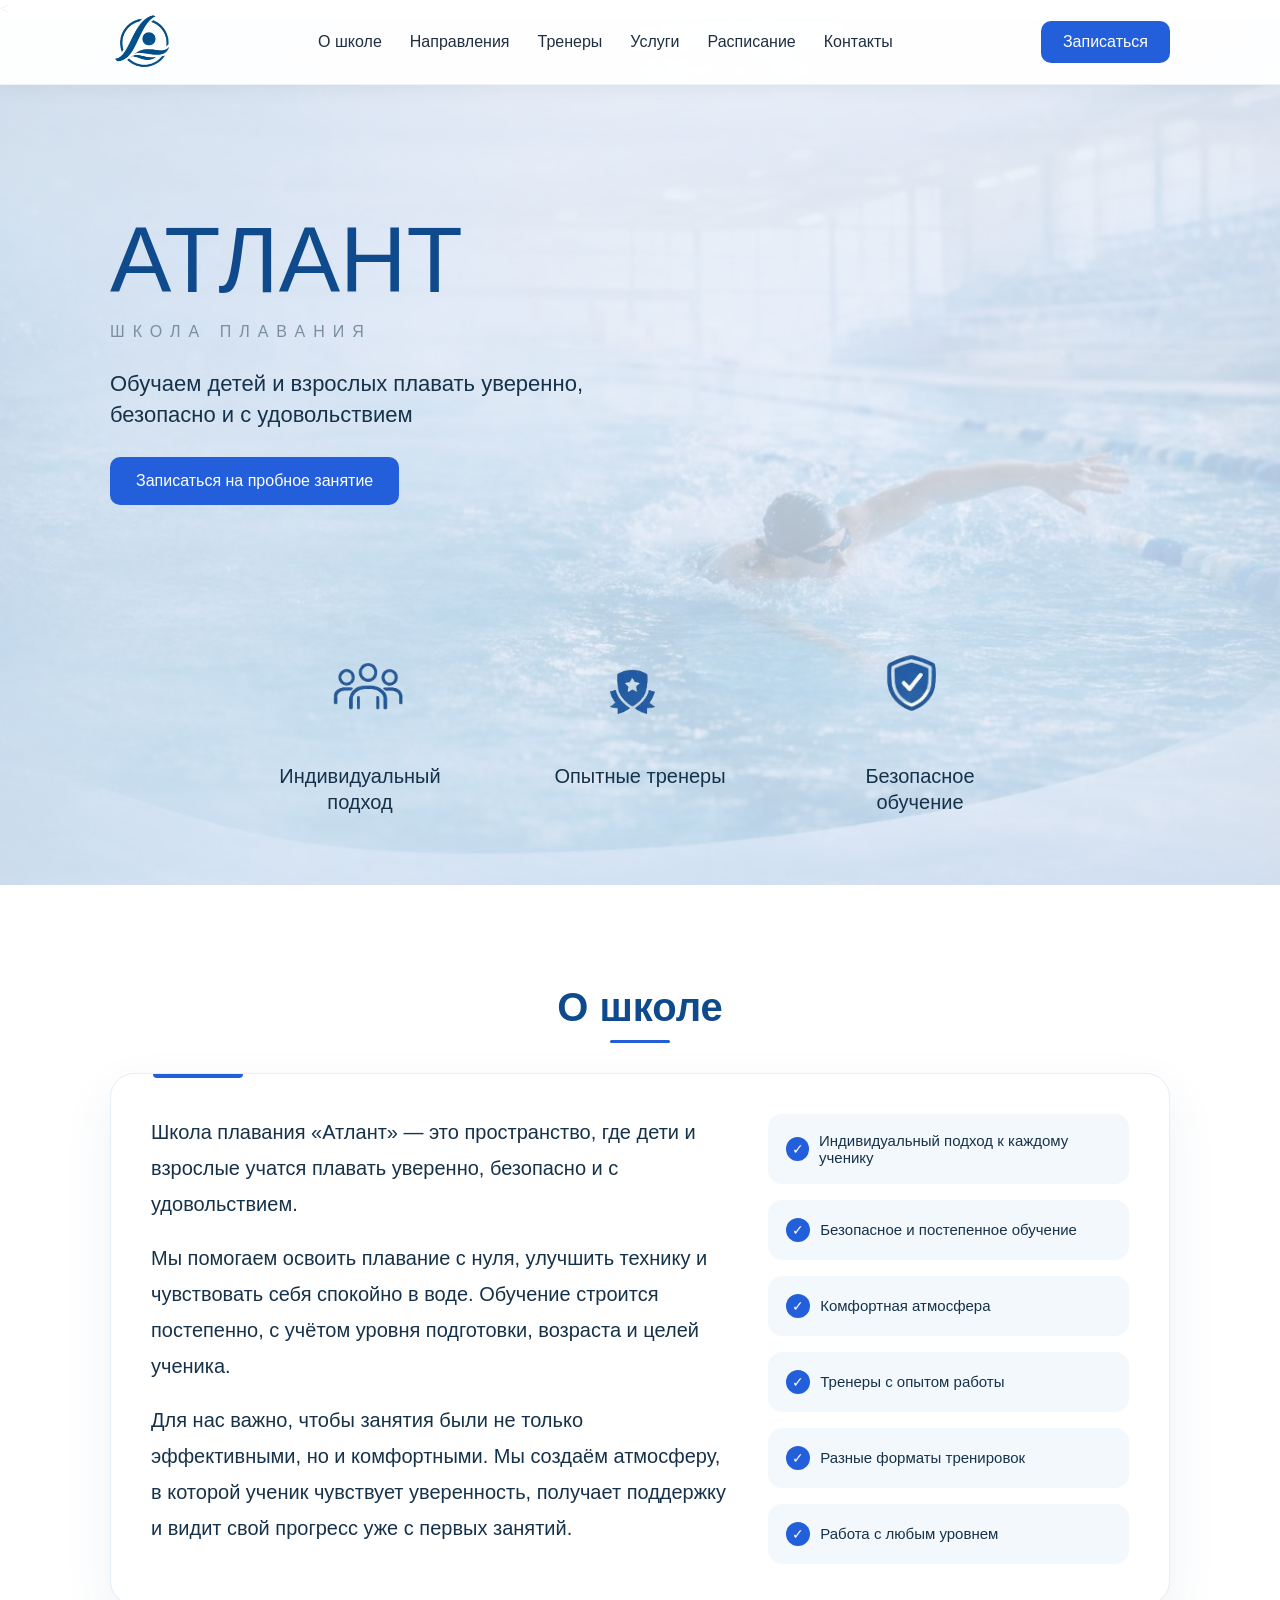
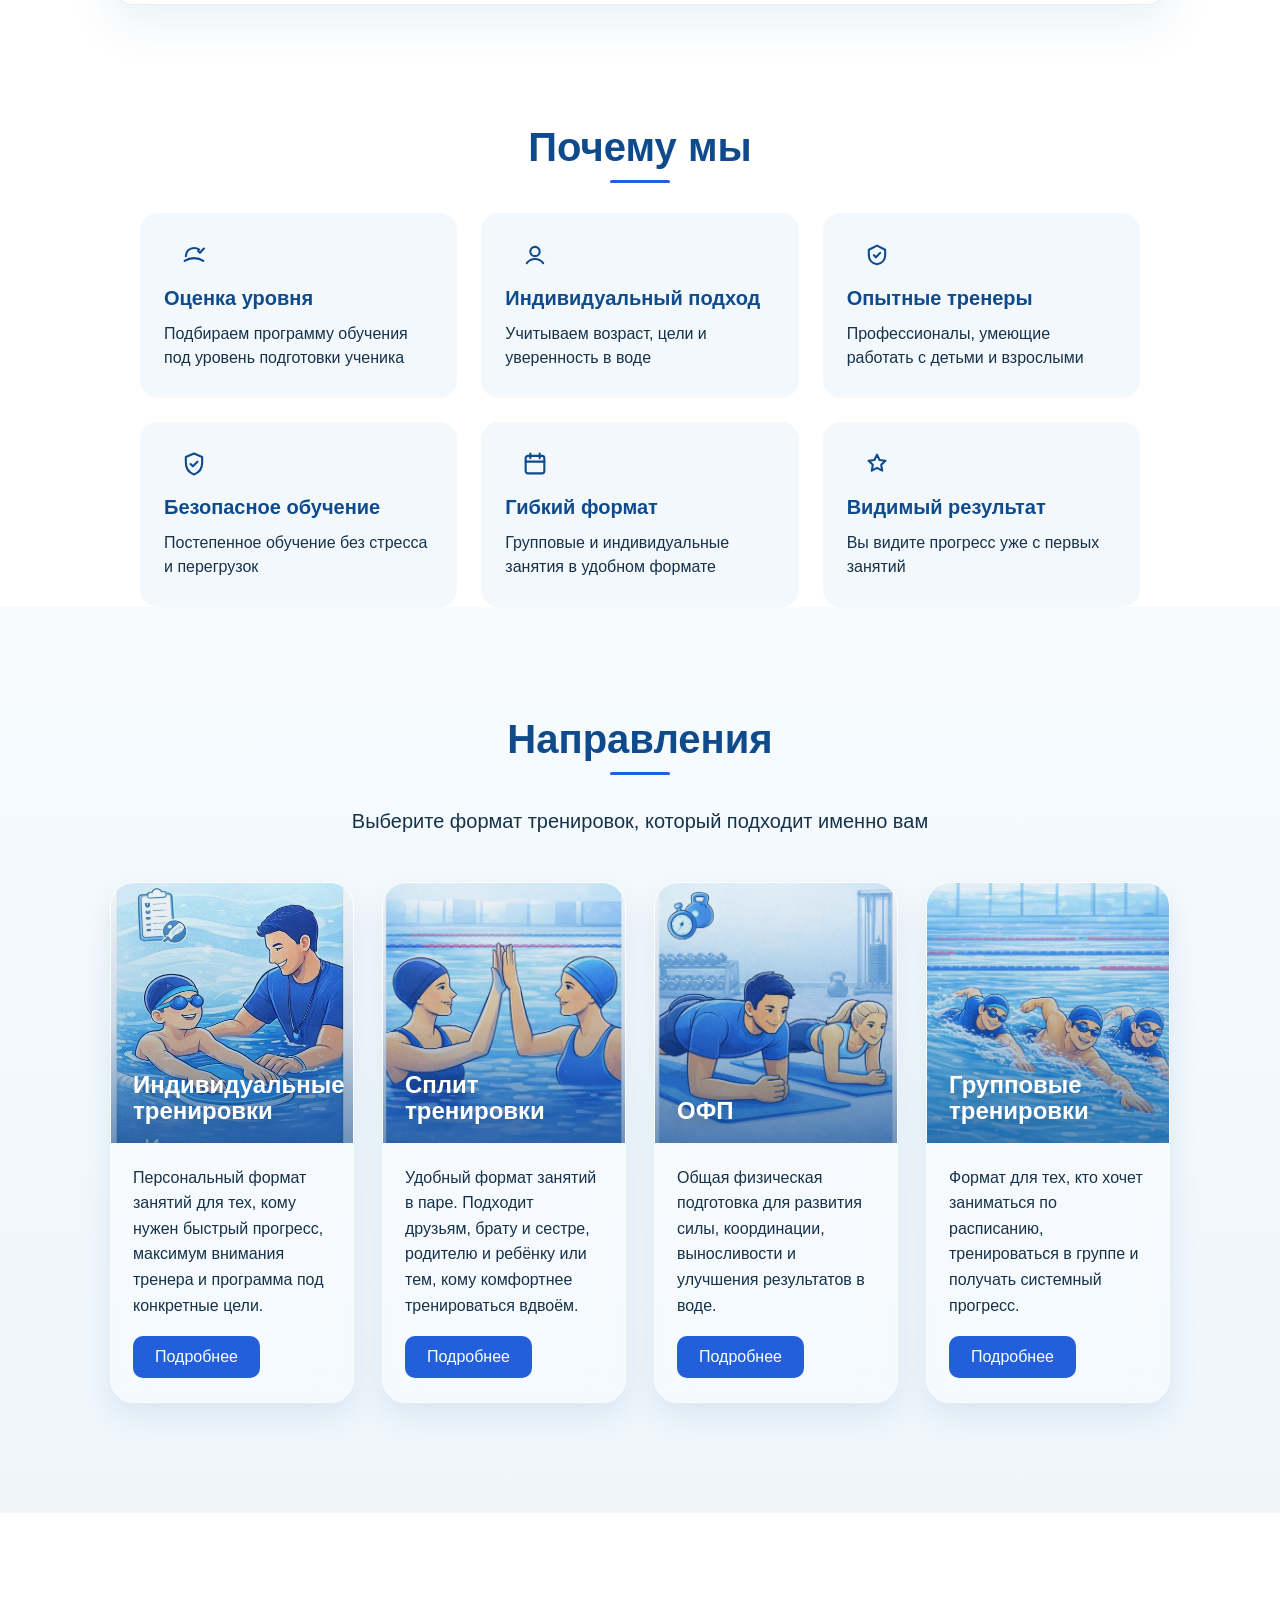
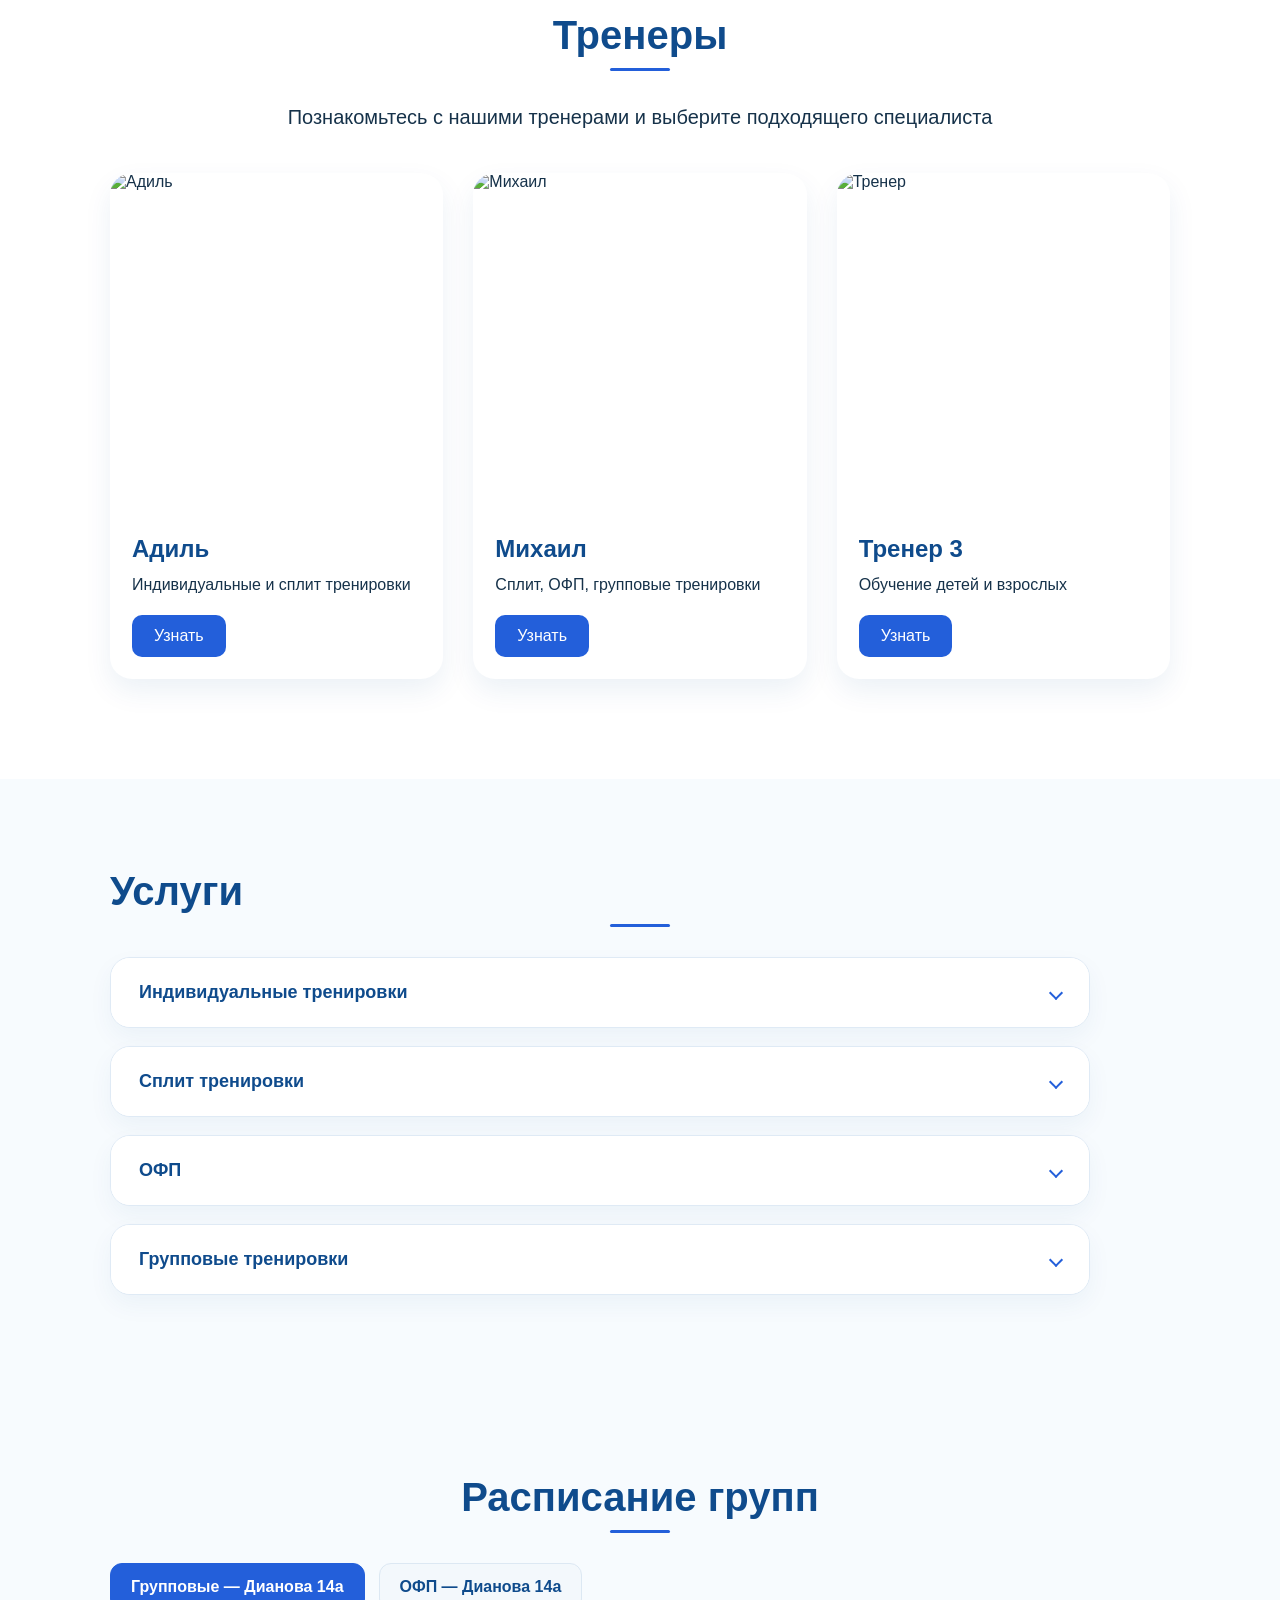
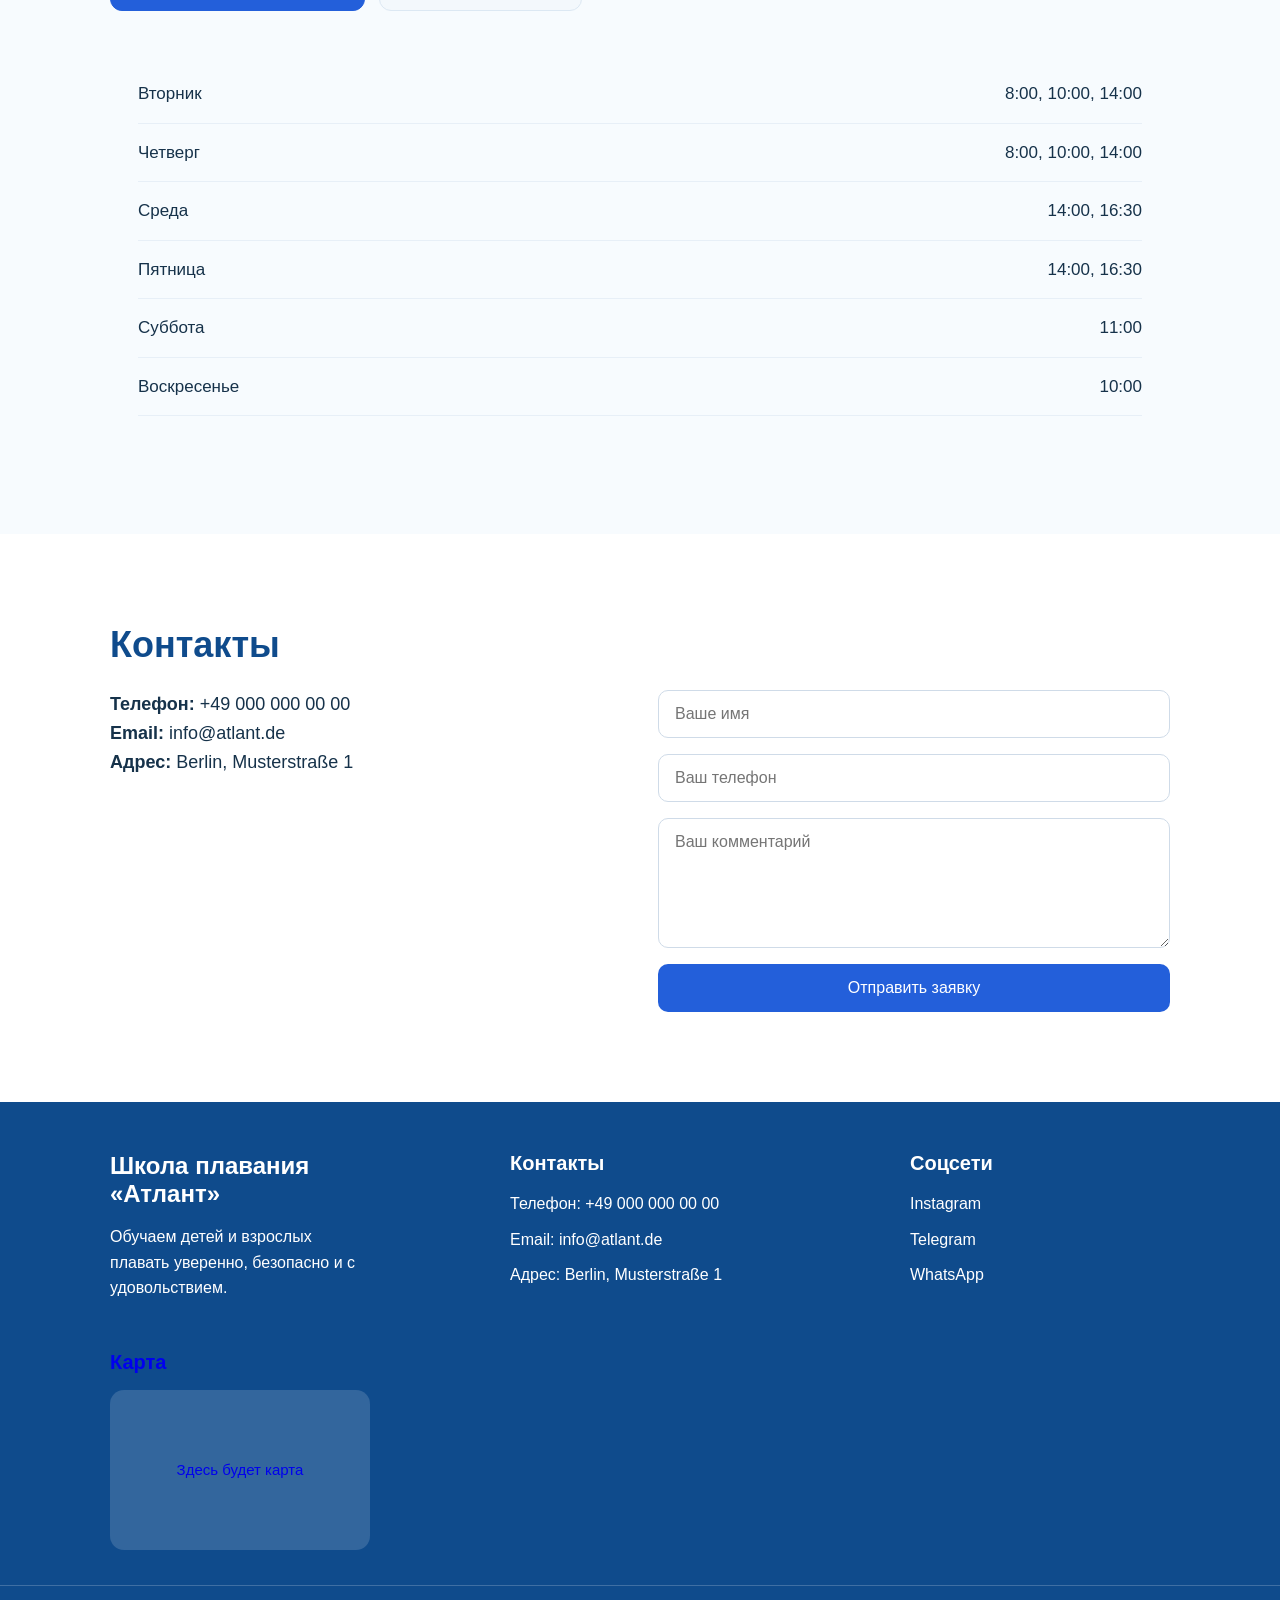
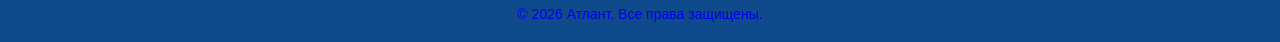
==== AtlantSwim55-main/index.html @ 69443af8 "Add files via upload" ====
<!DOCTYPE html>
<html lang="ru">
<head>
  <meta charset="UTF-8" />
  <meta name="viewport" content="width=device-width, initial-scale=1.0" />
  <title>Атлант — школа плавания</title>
  <link rel="icon" href="favicon.png" type="image/png" />
  <link rel="stylesheet" href="style.css" />
</head>
<body>

  <header class="header">
    <div class="container header-inner">

      <div class="logo">
        <img src="images/logo.png" alt="Атлант" />
      </div>

      <nav class="nav">
        <a href="#about">О школе</a>
        <a href="#programs">Направления</a>
        <a href="#coaches">Тренеры</a>
        <a href="#prices">Услуги</a>
        <a href="#schedule">Расписание</a>
        <a href="#contacts">Контакты</a>
      </nav>

      <a href="#contacts" class="header-btn">Записаться</a>

    </div>
  </header>

  <<section class="hero">
  <div class="hero-bg">
    <img src="images/pool.png" alt="Школа плавания Атлант" />
    <div class="overlay"></div>
  </div>

  <div class="container hero-content">
    <h1>АТЛАНТ</h1>
    <p class="subtitle">ШКОЛА ПЛАВАНИЯ</p>

    <p class="description">
      Обучаем детей и взрослых плавать уверенно, безопасно и с удовольствием
    </p>

    <a href="#contacts" class="main-btn">Записаться на пробное занятие</a>

    <div class="features">
      <div class="feature">
        <img src="images/icon-approach.png" alt="Индивидуальный подход" />
        <p>Индивидуальный
подход</p>
      </div>

      <div class="feature">
        <img src="images/icon-coach.png" alt="Опытные тренеры" />
        <p>Опытные тренеры</p>
      </div>

      <div class="feature">
        <img src="images/icon-safe.png" alt="Безопасное обучение" />
        <p>Безопасное
обучение</p>
      </div>
    </div>
  </div>
</section>

  <section id="about" class="about">
  <div class="container">

    <h2 class="section-title">О школе</h2>

    <div class="about-box">

      <!-- ЛЕВО -->
      <div class="about-left">
        <p>
          Школа плавания «Атлант» — это пространство, где дети и взрослые учатся плавать уверенно, безопасно и с удовольствием.
        </p>

        <p>
          Мы помогаем освоить плавание с нуля, улучшить технику и чувствовать себя спокойно в воде. Обучение строится постепенно, с учётом уровня подготовки, возраста и целей ученика.
        </p>

        <p>
          Для нас важно, чтобы занятия были не только эффективными, но и комфортными. Мы создаём атмосферу, в которой ученик чувствует уверенность, получает поддержку и видит свой прогресс уже с первых занятий.
        </p>
      </div>

      <!-- ПРАВО -->
      <div class="about-right">

        <div class="about-mini">
          <span>✓</span>
          Индивидуальный подход к каждому ученику
        </div>

        <div class="about-mini">
          <span>✓</span>
          Безопасное и постепенное обучение
        </div>

        <div class="about-mini">
          <span>✓</span>
          Комфортная атмосфера
        </div>

        <div class="about-mini">
          <span>✓</span>
          Тренеры с опытом работы
        </div>

        <div class="about-mini">
          <span>✓</span>
          Разные форматы тренировок
        </div>

        <div class="about-mini">
          <span>✓</span>
          Работа с любым уровнем
        </div>

      </div>

    </div>


  </div>
</section>

      <h2 class="section-title why-title fade-up">Почему мы</h2>

      <div class="why-grid">

        <div class="why-card fade-up delay-1">
          <div class="why-icon" aria-hidden="true">
            <svg viewBox="0 0 24 24" role="img">
              <path d="M5 13c0-4.2 3-7 7-7 1.7 0 3.2.4 4.5 1.3" />
              <path d="M4 17c2.2-1.5 5-2.3 8-2.3s5.8.8 8 2.3" />
              <path d="M15.5 8.5l1.6 1.6 3.4-3.6" />
            </svg>
          </div>
          <h3>Оценка уровня</h3>
          <p>Подбираем программу обучения под уровень подготовки ученика</p>
        </div>

        <div class="why-card fade-up delay-2">
          <div class="why-icon" aria-hidden="true">
            <svg viewBox="0 0 24 24" role="img">
              <path d="M12 13c2.2 0 4-1.8 4-4s-1.8-4-4-4-4 1.8-4 4 1.8 4 4 4z" />
              <path d="M5 19c1.6-2.4 4-3.6 7-3.6s5.4 1.2 7 3.6" />
            </svg>
          </div>
          <h3>Индивидуальный подход</h3>
          <p>Учитываем возраст, цели и уверенность в воде</p>
        </div>

        <div class="why-card fade-up delay-3">
          <div class="why-icon" aria-hidden="true">
            <svg viewBox="0 0 24 24" role="img">
              <path d="M12 4l7 3.5v4.8c0 3.7-2.5 6.9-7 7.7-4.5-.8-7-4-7-7.7V7.5L12 4z" />
              <path d="M9.3 12.2l1.8 1.8 3.6-3.8" />
            </svg>
          </div>
          <h3>Опытные тренеры</h3>
          <p>Профессионалы, умеющие работать с детьми и взрослыми</p>
        </div>

        <div class="why-card fade-up delay-1">


<div class="why-icon" aria-hidden="true">
            <svg viewBox="0 0 24 24" role="img">
              <path d="M12 3l7 3v5c0 5-2.8 8.5-7 10-4.2-1.5-7-5-7-10V6l7-3z" />
              <path d="M9 12l2 2 4-4" />
            </svg>
          </div>
          <h3>Безопасное обучение</h3>
          <p>Постепенное обучение без стресса и перегрузок</p>
        </div>

        <div class="why-card fade-up delay-2">
          <div class="why-icon" aria-hidden="true">
            <svg viewBox="0 0 24 24" role="img">
              <rect x="4" y="5" width="16" height="15" rx="2" />
              <path d="M8 3v4M16 3v4M4 10h16" />
            </svg>
          </div>
          <h3>Гибкий формат</h3>
          <p>Групповые и индивидуальные занятия в удобном формате</p>
        </div>

        <div class="why-card fade-up delay-3">
          <div class="why-icon" aria-hidden="true">
            <svg viewBox="0 0 24 24" role="img">
              <path d="M12 4l2.2 4.5 5 .7-3.6 3.5.9 5-4.5-2.4-4.5 2.4.9-5L4.8 9.2l5-.7L12 4z" />
            </svg>
          </div>
          <h3>Видимый результат</h3>
          <p>Вы видите прогресс уже с первых занятий</p>
        </div>

      </div>
    </div>
  </section>

 <section id="programs" class="programs-section">
  <div class="container">

    <h2 class="section-title">Направления</h2>
    <p class="programs-subtitle">
      Выберите формат тренировок, который подходит именно вам
    </p>

    <div class="programs-grid">

      <div class="program-card glass-card">
        <div class="program-image-wrap">
          <img src="images/program-individual.jpg" alt="Индивидуальные тренировки">
          <div class="program-overlay"></div>
          <h3 class="program-title-on-image">Индивидуальные
тренировки</h3>
        </div>
        <div class="program-card-content">
          <p>
            Персональный формат занятий для тех, кому нужен быстрый прогресс,
            максимум внимания тренера и программа под конкретные цели.
          </p>
          <button class="program-btn" onclick="openProgram('program-individual-modal')">Подробнее</button>
        </div>
      </div>

      <div class="program-card glass-card">
        <div class="program-image-wrap">
          <img src="images/program-split.jpg" alt="Сплит тренировки">
          <div class="program-overlay"></div>
          <h3 class="program-title-on-image">Сплит тренировки</h3>
        </div>
        <div class="program-card-content">
          <p>
            Удобный формат занятий в паре. Подходит друзьям, брату и сестре,
            родителю и ребёнку или тем, кому комфортнее тренироваться вдвоём.
          </p>
          <button class="program-btn" onclick="openProgram('program-split-modal')">Подробнее</button>
        </div>
      </div>

      <div class="program-card glass-card">
        <div class="program-image-wrap">
          <img src="images/program-ofp.jpg" alt="ОФП">
          <div class="program-overlay"></div>
          <h3 class="program-title-on-image">ОФП</h3>
        </div>
        <div class="program-card-content">
          <p>
            Общая физическая подготовка для развития силы, координации,
            выносливости и улучшения результатов в воде.
          </p>
          <button class="program-btn" onclick="openProgram('program-ofp-modal')">Подробнее</button>
        </div>
      </div>

      <div class="program-card glass-card">
        <div class="program-image-wrap">
          <img src="images/program-group.jpg" alt="Групповые тренировки">
          <div class="program-overlay"></div>
          <h3 class="program-title-on-image">Групповые
тренировки</h3>
        </div>
        <div class="program-card-content">
          <p>
            Формат для тех, кто хочет заниматься по расписанию, тренироваться
            в группе и получать системный прогресс.
          </p>
          <button class="program-btn" onclick="openProgram('program-group-modal')">Подробнее</button>
        </div>
      </div>

    </div>

  </div>
</section>
<!-- МОДАЛКА: ИНДИВИДУАЛЬНЫЕ -->
<div class="program-modal" id="program-individual-modal">
  <div class="program-modal-box">
    <button class="program-close" onclick="closeProgram('program-individual-modal')">×</button>

    <h2>Индивидуальные тренировки</h2>

    <p><strong>Описание:</strong>

      Персональный формат занятий для тех, кому нужен быстрый прогресс,
      максимум внимания тренера и программа под конкретные цели.
    </p>

    <p><strong>Стоимость:</strong>

      1400р
    </p>

    <p><strong>Кто может проводить:</strong>

      Адиль, Михаил
    </p>

    <p><strong>Адрес филиалов:</strong>

      Дианова 14а
    </p>

    <a href="#contacts" class="main-btn" onclick="closeProgram('program-individual-modal')">Записаться</a>
  </div>
</div>

<!-- МОДАЛКА: СПЛИТ -->
<div class="program-modal" id="program-split-modal">
  <div class="program-modal-box">
    <button class="program-close" onclick="closeProgram('program-split-modal')">×</button>

    <h2>Сплит тренировки</h2>

    <p><strong>Описание:</strong>

      Удобный формат занятий в паре. Подходит друзьям, брату и сестре,
      родителю и ребёнку или тем, кому комфортнее тренироваться вдвоём.
    </p>

    <p><strong>Стоимость:</strong>

      Сплит — 2700р

      Сплит с тренером Адилем — 2900р

      Сплит с тренером Михаилом — 2900р
    </p>

    <p><strong>Кто может проводить:</strong>

      Адиль, Михаил
    </p>

    <p><strong>Адрес филиалов:</strong>

      Дианова 14а
    </p>

    <a href="#contacts" class="main-btn" onclick="closeProgram('program-split-modal')">Записаться</a>
  </div>
</div>

<!-- МОДАЛКА: ОФП -->
<div class="program-modal" id="program-ofp-modal">
  <div class="program-modal-box">
    <button class="program-close" onclick="closeProgram('program-ofp-modal')">×</button>

    <h2>ОФП</h2>

    <p><strong>Описание:</strong>

      Общая физическая подготовка для развития силы, координации,
      выносливости и улучшения результатов в воде.
    </p>

    <p><strong>Стоимость:</strong>

      Разовая — 600р

      4 тренировки в месяц — 2000р

      8 тренировок в месяц — 3800р

      Абонемент действует 30 дней со дня оплаты
    </p>

    <p><strong>Кто может проводить:</strong>

      Адиль, Михаил
    </p>

    <p><strong>Время занятий:</strong>

      Среда, воскресенье

      15:15
    </p>

    <p><strong>Адрес:</strong>

      Дианова 14а
    </p>

    <a href="#contacts" class="main-btn" onclick="closeProgram('program-ofp-modal')">Записаться</a>
  </div>
</div>

<!-- МОДАЛКА: ГРУППОВЫЕ -->
<div class="program-modal" id="program-group-modal">
  <div class="program-modal-box">
    <button class="program-close" onclick="closeProgram('program-group-modal')">×</button>

    <h2>Групповые тренировки</h2>

    <p><strong>Описание:</strong>

      Групповые занятия для тех, кто хочет тренироваться по расписанию,
      получать системную нагрузку и развиваться в комфортной атмосфере.
    </p>

    <p><strong>Стоимость:</strong>

      Разовая тренировка — 850р

      4 тренировки в месяц — 3100р

      8 тренировок в месяц — 5000р

      Абонемент действует 30 дней со дня оплаты
    </p>

    <p><strong>Кто может проводить:</strong>

      Адиль, Михаил
    </p>

    <p><strong>Время занятий:</strong>

      Вторник, четверг — 8:00, 10:00, 14:00

      Среда, пятница — 14:00, 16:30

      Суббота — 11:00

      Воскресенье — 10:00
    </p>

    <p><strong>Адрес:</strong>

      Дианова 14а
    </p>

    <a href="#contacts" class="main-btn" onclick="closeProgram('program-group-modal')">Записаться</a>
  </div>
</div>

 <section id="coaches" class="coaches-section">
  <div class="container">

    <h2 class="section-title">Тренеры</h2>
    <p class="coaches-subtitle">
      Познакомьтесь с нашими тренерами и выберите подходящего специалиста
    </p>

    <div class="coaches-grid">

      <div class="coach-card">
        <img src="images/coach1.jpg" alt="Адиль" />
        <div class="coach-card-content">
          <h3>Адиль</h3>
          <p>Индивидуальные и сплит тренировки</p>
          <button class="coach-btn" onclick="openCoach('coach1-modal')">Узнать</button>
        </div>
      </div>

      <div class="coach-card">
        <img src="images/coach2.jpg" alt="Михаил" />
        <div class="coach-card-content">
          <h3>Михаил</h3>
          <p>Сплит, ОФП, групповые тренировки</p>
          <button class="coach-btn" onclick="openCoach('coach2-modal')">Узнать</button>
        </div>
      </div>

      <div class="coach-card">
        <img src="images/coach3.jpg" alt="Тренер" />
        <div class="coach-card-content">
          <h3>Тренер 3</h3>
          <p>Обучение детей и взрослых</p>
          <button class="coach-btn" onclick="openCoach('coach3-modal')">Узнать</button>
        </div>
      </div>

    </div>
  </div>
</section>
<!-- МОДАЛКА 1 -->
<div class="coach-modal" id="coach1-modal">
  <div class="coach-modal-box">
    <button class="coach-close" onclick="closeCoach('coach1-modal')">×</button>

    <div class="coach-modal-content">
      <div class="coach-modal-image">
        <img src="images/coach1.jpg" alt="Адиль" />
      </div>

      <div class="coach-modal-info">
        <h2>Адиль</h2>

        <p><strong>Образование:</strong>

          Высшее профильное образование, подготовка в сфере физической культуры и спорта
        </p>

        <p><strong>Описание деятельности:</strong>

          Проводит индивидуальные и сплит тренировки, помогает ученикам освоить плавание с нуля,
          улучшить технику и чувствовать себя уверенно в воде.
        </p>

        <p><strong>Филиалы:</strong>

          Дианова 14а
        </p>

        <a href="#contacts" class="main-btn" onclick="closeCoach('coach1-modal')">Записаться</a>
      </div>
    </div>
  </div>
</div>

<!-- МОДАЛКА 2 -->
<div class="coach-modal" id="coach2-modal">
  <div class="coach-modal-box">
    <button class="coach-close" onclick="closeCoach('coach2-modal')">×</button>

    <div class="coach-modal-content">
      <div class="coach-modal-image">
        <img src="images/coach2.jpg" alt="Михаил" />
      </div>

      <div class="coach-modal-info">
        <h2>Михаил</h2>

        <p><strong>Образование:</strong>

          Профессиональная подготовка в области спорта и тренерской деятельности
        </p>

        <p><strong>Описание деятельности:</strong>

          Проводит сплит тренировки, ОФП и групповые занятия.
          Работает с детьми и взрослыми, помогает развивать технику, выносливость и физическую подготовку.
        </p>

        <p><strong>Филиалы:</strong>

          Дианова 14а
        </p>

        <a href="#contacts" class="main-btn" onclick="closeCoach('coach2-modal')">Записаться</a>
      </div>
    </div>
  </div>
</div>

<!-- МОДАЛКА 3 -->
<div class="coach-modal" id="coach3-modal">
  <div class="coach-modal-box">
    <button class="coach-close" onclick="closeCoach('coach3-modal')">×</button>

    <div class="coach-modal-content">
      <div class="coach-modal-image">
        <img src="images/coach3.jpg" alt="Тренер 3" />
      </div>

      <div class="coach-modal-info">
        <h2>Тренер 3</h2>

        <p><strong>Образование:</strong>

          Высшее образование в области физической культуры
        </p>

        <p><strong>Описание деятельности:</strong>

          Обучает детей и взрослых, помогает развивать уверенность в воде,
          улучшать технику и достигать стабильного результата.
        </p>

        <p><strong>Филиалы:</strong>

          Дианова 14а
        </p>

        <a href="#contacts" class="main-btn" onclick="closeCoach('coach3-modal')">Записаться</a>
      </div>
    </div>
  </div>
</div>

<!-- POPUP 1 -->
<div class="coach-modal" id="coach1">
  <div class="coach-modal-box">
    <button class="coach-close" onclick="closeCoach('coach1')">×</button>

    <div class="coach-modal-content">
      <div class="coach-modal-image">
        <img src="images/coach1.jpg" alt="Анна Петрова">
      </div>

      <div class="coach-modal-info">
        <h2>Анна Петрова</h2>
        <p class="coach-modal-text">
          Тренер школы плавания «Атлант». Помогает детям и взрослым уверенно чувствовать себя в воде,
          осваивать плавание с нуля и улучшать технику.
        </p>

        <p><strong>Достижения:</strong>
Опыт работы 6 лет, подготовка начинающих и уверенных учеников, персональный подход.</p>
        <p><strong>Филиалы:</strong>
Berlin Zentrum, Berlin Süd</p>

        <a href="#contacts" class="main-btn" onclick="closeCoach('coach1')">Записаться</a>
      </div>
    </div>
  </div>
</div>

<!-- POPUP 2 -->
<div class="coach-modal" id="coach2">
  <div class="coach-modal-box">
    <button class="coach-close" onclick="closeCoach('coach2')">×</button>

    <div class="coach-modal-content">
      <div class="coach-modal-image">
        <img src="images/coach2.jpg" alt="Иван Смирнов">
      </div>

      <div class="coach-modal-info">
        <h2>Иван Смирнов</h2>
        <p class="coach-modal-text">
          Специализируется на постановке техники, работе с начинающими,
          развитии выносливости и общей физической подготовке.
        </p>

        <p><strong>Достижения:</strong>
Опыт 8 лет, подготовка детей и взрослых, развитие техники плавания и ОФП.</p>
        <p><strong>Филиалы:</strong>
Berlin Mitte, Berlin West</p>

        <a href="#contacts" class="main-btn" onclick="closeCoach('coach2')">Записаться</a>
      </div>
    </div>
  </div>
</div>

<!-- POPUP 3 -->
<div class="coach-modal" id="coach3">
  <div class="coach-modal-box">
    <button class="coach-close" onclick="closeCoach('coach3')">×</button>

    <div class="coach-modal-content">
      <div class="coach-modal-image">
        <img src="images/coach3.jpg" alt="Мария Иванова">
      </div>

      <div class="coach-modal-info">
        <h2>Мария Иванова</h2>
        <p class="coach-modal-text">
          Помогает ученикам чувствовать себя спокойно в воде,
          работает с детьми, сплит-тренировками и развитием уверенности.
        </p>

        <p><strong>Достижения:</strong>
Опыт 5 лет, работа с детьми и взрослыми, комфортный формат обучения без стресса.</p>
        <p><strong>Филиалы:</strong>
Berlin Nord, Berlin Ost</p>

        <a href="#contacts" class="main-btn" onclick="closeCoach('coach3')">Записаться</a>
      </div>
    </div>
  </div>
</div>

  <section id="prices" class="prices-section">
  <div class="container">
    <h2 class="section-title prices-title">Услуги</h2>

    <div class="accordion">

      <!-- Индивидуальные -->
      <div class="accordion-item">
        <button class="accordion-header">
          Индивидуальные тренировки
          <span class="arrow"></span>
        </button>
        <div class="accordion-content">
          <div class="price-row">Индивидуальная тренировка — 1400р</div>
          <div class="price-row">Индивидуальная тренировка с Адилем — 1500р</div>
        </div>
      </div>

      <!-- Сплит -->
      <div class="accordion-item">
        <button class="accordion-header">
          Сплит тренировки
          <span class="arrow"></span>
        </button>
        <div class="accordion-content">
          <div class="price-row">Сплит-тренировка — 2700р</div>
          <div class="price-row">Сплит с тренером Адилем — 2900р</div>
          <div class="price-row">Сплит с тренером Михаилом — 2900р</div>
        </div>
      </div>

      <!-- ОФП -->
      <div class="accordion-item">
        <button class="accordion-header">
          ОФП
          <span class="arrow"></span>
        </button>
        <div class="accordion-content">
          <div class="price-row">Разовая — 600р</div>
          <div class="price-row">4 тренировки в месяц — 2000р</div>
          <div class="price-row">8 тренировок в месяц — 3800р</div>
               </div>
      </div>

      <!-- Групповые -->
      <div class="accordion-item">
        <button class="accordion-header">
          Групповые тренировки
         <span class="arrow"></span>
        </button>
        <div class="accordion-content">
          <div class="price-row">Разовая тренировка — 850р</div>
          <div class="price-row">4 тренировки в месяц — 3100р</div>
          <div class="price-row">8 тренировок в месяц — 5000р</div>
            </div>
      </div>

    </div>
  </div>
</section>
<section id="schedule" class="schedule-section">
  <div class="container">

    <h2 class="section-title">Расписание групп</h2>

    <div class="schedule-tabs">
      <button class="schedule-tab active" onclick="showSchedule('groupSchedule', this)">
        Групповые — Дианова 14а
      </button>

      <button class="schedule-tab" onclick="showSchedule('ofpSchedule', this)">
        ОФП — Дианова 14а
      </button>
    </div>

    <!-- ГРУППОВЫЕ -->
    <div class="schedule-content active" id="groupSchedule">

      <div class="schedule-block">
       

        <div class="schedule-row">
          <span>Вторник</span>
          <span>8:00, 10:00, 14:00</span>
        </div>

        <div class="schedule-row">
          <span>Четверг</span>
          <span>8:00, 10:00, 14:00</span>
        </div>

        <div class="schedule-row">
          <span>Среда</span>
          <span>14:00, 16:30</span>
        </div>

        <div class="schedule-row">
          <span>Пятница</span>
          <span>14:00, 16:30</span>
        </div>

        <div class="schedule-row">
          <span>Суббота</span>
          <span>11:00</span>
        </div>

        <div class="schedule-row">
          <span>Воскресенье</span>
          <span>10:00</span>
        </div>
      </div>

    </div>

    <!-- ОФП -->
    <div class="schedule-content" id="ofpSchedule">

      <div class="schedule-block">
        

        <div class="schedule-row">
          <span>Среда</span>
          <span>15:15</span>
        </div>

        <div class="schedule-row">
          <span>Воскресенье</span>
          <span>15:15</span>
        </div>
      </div>

    </div>

  </div>
</section>



  <section id="contacts" class="info-section">
    <div class="container">
      <h2>Контакты</h2>

      <div class="contacts-grid">
        <div>
          <p><strong>Телефон:</strong> +49 000 000 00 00</p>
          <p><strong>Email:</strong> info@atlant.de</p>
          <p><strong>Адрес:</strong> Berlin, Musterstraße 1</p>
        </div>

        <form class="contact-form">
          <input type="text" placeholder="Ваше имя" />
          <input type="tel" placeholder="Ваш телефон" />
          <textarea placeholder="Ваш комментарий"></textarea>
          <button type="submit" class="main-btn">Отправить заявку</button>
        </form>
      </div>
    </div>
  </section>

  <footer class="footer">
    <div class="container footer-inner">

      <div class="footer-column">
        <h3>Школа плавания «Атлант»</h3>
        <p>Обучаем детей и взрослых плавать уверенно, безопасно и с удовольствием.</p>
      </div>

      <div class="footer-column">
        <h4>Контакты</h4>
        <p>Телефон: +49 000 000 00 00</p>
        <p>Email: info@atlant.de</p>
        <p>Адрес: Berlin, Musterstraße 1</p>
      </div>

      <div class="footer-column">
        <h4>Соцсети</h4>
        <p><a href="#">Instagram</a></p>
        <p><a href="#">Telegram</a></p>
        <p><a href="#">WhatsApp</


a></p>
      </div>

      <div class="footer-column footer-map">
        <h4>Карта</h4>
        <div class="map-box">Здесь будет карта</div>
      </div>

    </div>

    <div class="footer-bottom">
      <p>© 2026 Атлант. Все права защищены.</p>
    </div>
  </footer>

</body>
</html>
<script>
  function openProgram(id) {
    document.getElementById(id).classList.add('active');
    document.body.style.overflow = 'hidden';
  }

  function closeProgram(id) {
    document.getElementById(id).classList.remove('active');
    document.body.style.overflow = 'auto';
  }

  window.addEventListener('click', function(e) {
    document.querySelectorAll('.program-modal').forEach(function(modal) {
      if (e.target === modal) {
        modal.classList.remove('active');
        document.body.style.overflow = 'auto';
      }
    });
  });
</script>

<script>
  function openCoach(id) {
    document.getElementById(id).classList.add('active');
    document.body.style.overflow = 'hidden';
  }

  function closeCoach(id) {
    document.getElementById(id).classList.remove('active');
    document.body.style.overflow = 'auto';
  }

  window.addEventListener('click', function(e) {
    document.querySelectorAll('.coach-modal').forEach(function(modal) {
      if (e.target === modal) {
        modal.classList.remove('active');
        document.body.style.overflow = 'auto';
      }
    });
  });
</script>

<script>
  const accordionItems = document.querySelectorAll('.accordion-item');

  accordionItems.forEach(item => {
    const header = item.querySelector('.accordion-header');
    const content = item.querySelector('.accordion-content');

    header.addEventListener('click', () => {

      // Закрываем все
      accordionItems.forEach(otherItem => {
        const otherContent = otherItem.querySelector('.accordion-content');

        if (otherItem !== item) {
          otherItem.classList.remove('active');
          otherContent.style.maxHeight = null;
        }
      });

      // Открываем / закрываем текущий
      item.classList.toggle('active');

      if (item.classList.contains('active')) {
        content.style.maxHeight = content.scrollHeight + 'px';
      } else {
        content.style.maxHeight = null;
      }

    });
  });
</script>

<script>
  function showSchedule(id, button) {
    const tabs = document.querySelectorAll('.schedule-tab');
    const contents = document.querySelectorAll('.schedule-content');

    tabs.forEach(tab => tab.classList.remove('active'));
    contents.forEach(content => content.classList.remove('active'));

    button.classList.add('active');
    document.getElementById(id).classList.add('active');
  }
</script>
<script>
  function showBranch(id, button) {
    const tabs = document.querySelectorAll('.branches-tab');
    const contents = document.querySelectorAll('.branch-content');

    tabs.forEach(tab => tab.classList.remove('active'));
    contents.forEach(content => content.classList.remove('active'));

    button.classList.add('active');
    document.getElementById(id).classList.add('active');
  }
</script>
---- AtlantSwim55-main/style.css ----
html {
  scroll-behavior: smooth;
}
html {
  scroll-behavior: smooth;
}

* {
  margin: 0;
  padding: 0;
  box-sizing: border-box;
}

html,
body {
  overflow-x: hidden;
}

body {
  font-family: Arial, sans-serif;
  color: #16324a;
  background: #ffffff;
}

img {
  max-width: 100%;
  display: block;
}

a {
  text-decoration: none;
}

.container {
  max-width: 1100px; /* ВАЖНО */
  margin: 0 auto;
  padding: 0 20px;
}

/* HEADER */

.header {
  position: fixed;
  top: 0;
  left: 0;
  width: 100%;
  background: rgba(255, 255, 255, 0.95);
  z-index: 1000;
  border-bottom: 1px solid #edf2f7;
  box-shadow: 0 4px 20px rgba(0, 0, 0, 0.05);
  transition: all 0.3s ease;
}

.header.scrolled {
  background: rgba(255, 255, 255, 0.98);
  box-shadow: 0 6px 20px rgba(15, 75, 140, 0.08);
}

.header-inner {
  display: flex;
  align-items: center;
  justify-content: space-between;
  min-height: 84px;
  gap: 20px;
  transition: all 0.3s ease;
}

.header.scrolled .header-inner {
  min-height: 68px;
}

.logo {
  display: flex;
  align-items: center;
  flex-shrink: 0;
}

.logo img {
  height: 60px;
  width: 60px;
  border-radius: 50%;
  object-fit: cover;
  transition: all 0.3s ease;
}

.header.scrolled .logo img {
  height: 46px;
  width: 46px;
}

.nav {
  display: flex;
  align-items: center;
  gap: 28px;
  flex-wrap: wrap;
}

.nav a {
  color: #1f2f40;
  font-size: 16px;
  transition: color 0.25s ease;
}

.nav a:hover {
  color: #235fda;
}

.header-btn {
  background: #235fda;
  color: #ffffff;
  padding: 12px 22px;
  border-radius: 10px;
  transition: opacity 0.25s ease, transform 0.25s ease, padding 0.3s ease;
  flex-shrink: 0;
}

.header-btn:hover {
  opacity: 0.92;
  transform: translateY(-1px);
}

.header.scrolled .header-btn {
  padding: 10px 18px;
}

/* HERO */

.hero {
  position: relative;
  padding-bottom: 40px;
}

.hero-bg {
  position: absolute;
  inset: 0;
}

.hero-bg img {
  width: 100%;
  height: 100%;
  object-fit: cover;
}

.overlay {
  position: absolute;
  inset: 0;
  background: rgba(230, 240, 250, 0.76);
}

.hero-content {
  position: relative;
  padding-top: 190px;
  padding-bottom: 30px;
}

.hero h1 {
  font-size: clamp(56px, 8vw, 92px);
  color: #0f4b8c;
  font-weight: 500;
  margin-bottom: 10px;
}

.subtitle {
  letter-spacing: 8px;
  color: #7b8fa1;
  margin-bottom: 28px;
  font-size: 16px;
}

.description {
  font-size: 22px;
  line-height: 1.4;
  max-width: 580px;
  margin-bottom: 26px;
}

.main-btn {
  display: inline-block;
  background: #235fda;
  color: #ffffff;
  padding: 15px 26px;
  border-radius: 10px;
  transition: opacity 0.25s ease, transform 0.25s ease;
  border: none;
  cursor: pointer;
  font-size: 16px;
}

.main-btn:hover {
  opacity: 0.92;
  transform: translateY(-1px);
}

/* HERO FEATURES */

.features {
  margin-top: 120px;
  display: flex;
  justify-content: center;
  align-items: flex-start;
  gap: 90px;
  flex-wrap: wrap;
}

.feature {
  width: 190px;
  text-align: center;
}

.feature img {
  width: 120px;
  height: 120px;
  object-fit: contain;
  display: block;
  margin: 0 auto 18px;
}

.feature p {
  font-size: 20px;
  line-height: 1.3;
  color: #16324a;
  font-weight: 500;
}

/* ABOUT */

.about {
  padding: 100px 0;
  background: #ffffff;
}

.section-title {
  font-size: 40px;
  color: #0f4b8c;
  margin-bottom: 30px;
  text-align: center;
}

.section-title::after {
  content: "";
  display: block;
  width: 60px;
  height: 3px;
  background: #235fda;
  margin: 10px auto 0;
  border-radius: 2px;
}

.why-title {
  margin-top: 20px;
}

.about-text {
  max-width: 1000px;
  margin: 0 auto;
}

.about-text p {
  font-size: 20px;
  line-height: 1.7;
  margin-bottom: 20px;
  color: #16324a;
  text-align: justify;
  text-justify: inter-word;
}

/* WHY GRID */

.why-grid {
  display: grid;
  grid-template-columns: repeat(3, 1fr);
  gap: 24px;

  max-width: 1000px;   /* ограничиваем */
  margin: 0 auto;      /* центрируем */
}

.why-card {
  background: #f3f8fc;
  padding: 28px 24px;
  border-radius: 18px;
  transition: transform 0.3s ease, box-shadow 0.3s ease;
}

.why-card:hover {
  transform: translateY(-6px);
  box-shadow: 0 10px 25px rgba(15, 75, 140, 0.12);
}

.why-icon {
  width: 60px;
  height: 60px


background: linear-gradient(135deg, #e8f2fb, #d8e9fb);
  border-radius: 50%;
  display: flex;
  align-items: center;
  justify-content: center;
  margin-bottom: 18px;
  transition: transform 0.3s ease;
}


.why-card:hover .why-icon {
  transform: scale(1.08);
}

.why-icon svg {
  width: 28px;
  height: 28px;
  stroke: #0f4b8c;
  stroke-width: 1.8;
  fill: none;
  stroke-linecap: round;
  stroke-linejoin: round;
}

.why-card h3 {
  font-size: 20px;
  margin-bottom: 12px;
  color: #0f4b8c;
}

.why-card p {
  font-size: 16px;
  color: #16324a;
  line-height: 1.5;
}

/* FADE ANIMATION */

.fade-up {
  opacity: 0;
  transform: translateY(32px);
  animation: fadeUp 0.8s ease forwards;
}

.delay-1 {
  animation-delay: 0.15s;
}

.delay-2 {
  animation-delay: 0.3s;
}

.delay-3 {
  animation-delay: 0.45s;
}

@keyframes fadeUp {
  to {
    opacity: 1;
    transform: translateY(0);
  }
}

/* PROGRAMS */

.programs-section {
  padding: 110px 0;
  background: linear-gradient(180deg, #f7fbfe 0%, #eef6fc 100%);
}

.programs-subtitle {
  max-width: 760px;
  margin: 0 auto 45px;
  text-align: center;
  font-size: 20px;
  line-height: 1.6;
  color: #16324a;
}

.programs-grid {
  display: grid;
  grid-template-columns: repeat(3, 1fr);
  gap: 30px;
}

.program-card {
  border-radius: 24px;
  overflow: hidden;
  position: relative;
}

.glass-card {
  background: rgba(255, 255, 255, 0.34);
  border: 1px solid rgba(255, 255, 255, 0.45);
  box-shadow: 0 12px 30px rgba(15, 75, 140, 0.10);
  backdrop-filter: blur(14px);
  -webkit-backdrop-filter: blur(14px);
  transition: transform 0.35s ease, box-shadow 0.35s ease, border-color 0.35s ease;
}

.glass-card:hover {
  transform: translateY(-10px);
  box-shadow: 0 18px 38px rgba(15, 75, 140, 0.16);
  border-color: rgba(255, 255, 255, 0.65);
}

.program-image-wrap {
  position: relative;
  height: 290px;
  overflow: hidden;
}

.program-image-wrap img {
  width: 100%;
  height: 100%;
  object-fit: cover;
  object-position: center 20%;
  display: block;
  transition: transform 0.5s ease;
}

.program-card:hover .program-image-wrap img {
  transform: scale(1.05);
}

.program-overlay {
  position: absolute;
  inset: 0;
  background: linear-gradient(
    180deg,
    rgba(15, 75, 140, 0.05) 0%,
    rgba(15, 75, 140, 0.22) 55%,
    rgba(15, 75, 140, 0.60) 100%
  );
}

.program-title-on-image {
  position: absolute;
  left: 24px;
  right: 24px;
  bottom: 22px;
  margin: 0;
  color: #ffffff;
  font-size: 30px;
  line-height: 1.15;
  font-weight: 700;
  text-shadow: 0 4px 14px rgba(0, 0, 0, 0.18);
}

.program-card-content {
  padding: 24px 24px 28px;
}

.program-card-content p {
  font-size: 17px;
  line-height: 1.65;
  color: #16324a;
}

/* COACHES */

.coaches-section {
  padding: 100px 0;
  background: #ffffff;
}

.coaches-subtitle {
  max-width: 760px;
  margin: 0 auto 40px;
  text-align: center;
  font-size: 20px;
  line-height: 1.6;
  color: #16324a;
}

.coaches-grid {
  display: grid;
  grid-template-columns: repeat(3, 1fr);
  gap: 30px;
}

.coach-card {
  background: #ffffff;
  border-radius: 22px;
  overflow: hidden;
  box-shadow: 0 12px 28px rgba(15, 75, 140, 0.08);
  transition: transform 0.35s ease, box-shadow 0.35s ease;
}

.coach-card:hover {
  transform: translateY(-8px);
  box-shadow: 0 18px 36px rgba(15, 75, 140, 0.14);
}

.coach-card img {
  width: 100%;
  height: 340px;
  object-fit: cover;
}

.coach-card-content {
  padding: 22px;
}

.coach-card-content h3 {
  font-size: 24px;
  color: #0f4b8c;
  margin-bottom: 10px;
}

.coach-card-content p {
  font-size: 16px;
  line-height: 1.5;
  color: #16324a;
  margin-bottom: 18px;
}

.coach-btn {
  background: #235fda;
  color: #ffffff;
  border: none;
  border-radius: 10px;
  padding: 12px 22px;
  cursor: pointer;
  font-size: 16px;
  transition: 0.25s ease;
}

.coach-btn:hover {
  opacity: 0.92;
  transform: translateY(-1px);
}

/* MODAL */

.coach-modal {
  position: fixed;
  inset: 0;
  background: rgba(10, 26, 44, 0.55);
  display: none;
  align-items: center;
  justify-content: center;
  z-index: 3000;
  padding: 30px;
}

.coach-modal.active {


display: flex;
}

.coach-modal-box {
  background: #ffffff;
  width: min(1100px, 100%);
  border-radius: 24px;
  padding: 28px;
  position: relative;
  box-shadow: 0 24px 60px rgba(0, 0, 0, 0.18);
  animation: modalShow 0.25s ease;
}

@keyframes modalShow {
  from {
    opacity: 0;
    transform: translateY(16px) scale(0.98);
  }
  to {
    opacity: 1;
    transform: translateY(0) scale(1);
  }
}

.coach-close {
  position: absolute;
  top: 16px;
  right: 18px;
  width: 42px;
  height: 42px;
  border: none;
  border-radius: 50%;
  background: #eef5fb;
  color: #0f4b8c;
  font-size: 28px;
  cursor: pointer;
}

.coach-modal-content {
  display: grid;
  grid-template-columns: 420px 1fr;
  gap: 34px;
  align-items: start;
}

.coach-modal-image img {
  width: 100%;
  height: 560px;
  object-fit: cover;
  border-radius: 20px;
}

.coach-modal-info h2 {
  font-size: 36px;
  color: #0f4b8c;
  margin-bottom: 18px;
}

.coach-modal-info p {
  font-size: 18px;
  line-height: 1.7;
  color: #16324a;
  margin-bottom: 18px;
}

.coach-modal-text {
  max-width: 620px;
}

/* INFO SECTIONS */

.info-section {
  padding: 90px 0;
  background: #ffffff;
}

.light-section {
  background: #f7fbfe;
}

.info-section h2 {
  font-size: 36px;
  color: #0f4b8c;
  margin-bottom: 24px;
}

.info-section p {
  font-size: 18px;
  line-height: 1.6;
  color: #16324a;
}

.price-list {
  display: grid;
  gap: 16px;
  max-width: 700px;
}

.price-item {
  background: #ffffff;
  border: 1px solid #dce8f3;
  border-radius: 14px;
  padding: 18px 20px;
  font-size: 18px;
  font-weight: 600;
}

/* CONTACTS */

.contacts-grid {
  display: grid;
  grid-template-columns: 1fr 1fr;
  gap: 36px;
  align-items: start;
}

.contact-form {
  display: flex;
  flex-direction: column;
  gap: 16px;
}

.contact-form input,
.contact-form textarea {
  padding: 14px 16px;
  border: 1px solid #cfdbe8;
  border-radius: 10px;
  font-size: 16px;
  font-family: Arial, sans-serif;
}

.contact-form textarea {
  min-height: 130px;
  resize: vertical;
}

/* FOOTER */

.footer {
  background: #0f4b8c;
  color: #ffffff;
  padding-top: 50px;
}

.footer-inner {
  display: flex;
  justify-content: space-between;
  gap: 40px;
  align-items: flex-start;
  flex-wrap: wrap;
}

.footer-column {
  width: 260px;
}

.footer-column h3,
.footer-column h4 {
  margin-bottom: 16px;
}

.footer-column h3 {
  font-size: 24px;
}

.footer-column h4 {
  font-size: 20px;
}

.footer-column p {
  font-size: 16px;
  line-height: 1.6;
  margin-bottom: 10px;
}

.footer-column a {
  color: #ffffff;
}

.footer-column a:hover {
  text-decoration: underline;
}

.footer-map .map-box {
  width: 260px;
  height: 160px;
  background: rgba(255, 255, 255, 0.15);
  border-radius: 14px;
  display: flex;
  align-items: center;
  justify-content: center;
  font-size: 15px;
  text-align: center;
  padding: 10px;
}

.footer-bottom {
  margin-top: 35px;
  padding: 20px 0;
  text-align: center;
  border-top: 1px solid rgba(255, 255, 255, 0.2);
}

.footer-bottom p {
  font-size: 14px;
}

/* RESPONSIVE */

max-width: 1100px {
  .why-grid,
  .programs-grid,
  .coaches-grid {
    grid-template-columns: repeat(2, 1fr);
  }

  .contacts-grid,
  .coach-modal-content {
    grid-template-columns: 1fr;
  }

  .coach-modal-image img {
    height: 420px;
  }

  .features {
    gap: 50px;
  }
}

max-width: 850px {
  .header-inner {
    flex-wrap: wrap;
    justify-content: center;
    padding: 16px 0;
  }

  .nav {
    justify-content: center;
  }

  .hero-content {
    padding-top: 150px;
  }

  .feature img {
    width: 100px;
    height: 100px;
  }

  .feature p {
    font-size: 18px;
  }
}

max-width: 700px {
  .why-grid,
  .programs-grid,
  .coaches-grid {
    grid-template-columns: 1fr;
  }

  .section-title {
    font-size: 32px;
  }

  .info-section h2 {
    font-size: 30px;
  }

  .about-text p {
    text-align: left;
  }

  .about-text p,
  .info-section p,
  .price-item {
    font-size: 17px;
  }

  .subtitle {
    letter-spacing: 5px;
  }

  .description {
    font-size: 18px;
  }

  .features {
    margin-top: 90p


x;
    gap: 30px;
  }

  .feature {
    width: 150px;
  }

  .programs-subtitle,
  .coaches-subtitle {
    font-size: 18px;
  }

  .program-image-wrap {
    height: 260px;
  }

  .program-title-on-image {
    font-size: 26px;
  }

  .program-card-content p {
    font-size: 16px;
  }

  .coach-card img {
    height: 300px;
  }

  .coach-modal {
    padding: 16px;
  }

  .coach-modal-box {
    padding: 18px;
  }

  .coach-modal-info h2 {
    font-size: 28px;
  }

  .coach-modal-info p {
    font-size: 16px;
  }
}

max-width: 560px {
  .logo img {
    height: 46px;
    width: 46px;
  }

  .nav {
    gap: 14px;
  }

  .nav a {
    font-size: 14px;
  }

  .header-btn {
    padding: 10px 16px;
    font-size: 14px;
  }

  .main-btn {
    width: 100%;
    text-align: center;
  }

  .hero-content {
    padding-top: 130px;
  }

  .feature img {
    width: 88px;
    height: 88px;
  }

  .feature p {
    font-size: 16px;
  }
};

.about {
  padding: 100px 0;
  background: #ffffff;
}

.about-box {
  max-width: 1050px;
  margin: 0 auto;
  background: #ffffff;
  border-radius: 24px;
  padding: 38px 42px;
  box-shadow: 0 14px 34px rgba(15, 75, 140, 0.08);
  border: 1px solid #e7eff7;
  position: relative;
}

.about-box::before {
  content: "";
  position: absolute;
  top: 0;
  left: 42px;
  width: 90px;
  height: 4px;
  background: #235fda;
  border-radius: 0 0 6px 6px;
}

.about-text {
  max-width: 100%;
}

.about-text p {
  font-size: 20px;
  line-height: 1.8;
  margin-bottom: 18px;
  color: #16324a;
}

.about-text p:last-child {
  margin-bottom: 0;
}

.about {
  padding: 100px 0;
}

/* РАМКА */
.about-box {
  display: grid;
  grid-template-columns: 1.6fr 1fr;
  gap: 40px;

  background: #ffffff;
  border-radius: 24px;
  padding: 40px;

  box-shadow: 0 20px 50px rgba(15, 75, 140, 0.08);
  border: 1px solid #e6eef7;

  max-width: 1100px;
  margin: 0 auto;
}

/* ТЕКСТ */
.about-left p {
  font-size: 20px;
  line-height: 1.8;
  margin-bottom: 18px;
  color: #16324a;
}

/* ПРАВО — СЕТКА */
.about-right {
  display: grid;
  grid-template-columns: 1fr;
  gap: 16px;
}

/* БЛОКИ */
.about-mini {
  background: #f3f8fc;
  padding: 16px 18px;
  border-radius: 14px;

  display: flex;
  align-items: center;
  gap: 10px;

  font-size: 15px;
  color: #16324a;

  transition: 0.3s;
}

.about-mini span {
  width: 24px;
  height: 24px;
  background: #235fda;
  color: white;
  border-radius: 50%;

  display: flex;
  align-items: center;
  justify-content: center;

  font-size: 14px;
}

/* ЭФФЕКТ */
.about-mini:hover {
  transform: translateX(6px);
  background: #eaf4fd;
}

/* МОБИЛКА */
max-width: 900px {
  .about-box {
    grid-template-columns: 1fr;
  }
}

.programs-grid {
  display: grid;
  grid-template-columns: repeat(4, 1fr);
  gap: 28px;
}

.program-card {
  border-radius: 24px;
  overflow: hidden;
  position: relative;
}

.glass-card {
  background: rgba(255, 255, 255, 0.34);
  border: 1px solid rgba(255, 255, 255, 0.45);
  box-shadow: 0 12px 30px rgba(15, 75, 140, 0.10);
  backdrop-filter: blur(14px);
  -webkit-backdrop-filter: blur(14px);
  transition: transform 0.35s ease, box-shadow 0.35s ease, border-color 0.35s ease;
}

.glass-card:hover {
  transform: translateY(-10px);
  box-shadow: 0 18px 38px rgba(15, 75, 140, 0.16);
  border-color: rgba(255, 255, 255, 0.65);
}

.program-image-wrap {
  position: relative;
  height: 260px;
  overflow: hidden;
}

.program-image-wrap img {
  width: 100%;
  height: 100%;
  object-fit: cover;
  display: block;
  transition: transform 0.5s ease;
}

.program-card:hover .program-image-wrap img {
  transform: scale(1.05);
}

.program-overlay {
  position: absolute;
  inset: 0;
  background: linear-gradient(
    180deg,
    rgba(15, 75, 140, 0.05) 0%,
    rgba(15, 75, 140, 0.22) 55%,
    rgba(15, 75, 140, 0.60) 100%
  );
}

.program-title-on-image {
  position: absolute;
  left: 22px;
  right: 22px;
  bottom: 18px;
  margin: 0;
  color: #ffffff;
  font-size: 24px;
  line-height: 1.1;
  font-weight: 700;
  text-shadow: 0 4px 14px rgba(0, 0, 0, 0.18);
}

.program-card-content {
  padding: 22px 22px 24px;
}

.program-card-content p {
  font-size: 16px;
  line-height: 1.6;
  color: #16324a;
  margin-bottom: 18px;
}

.program-btn {
  background: #235fda;
  color: #ffffff;
  border: none;
  border-radius: 10px;
  padding: 12px 22px;
  cursor: pointer;
  font-size: 16px;
  transition: 0.25s ease;
}

.program-btn:hover {
  opacity: 0.92;
  transform: translateY(-1px);
}

/* МОДАЛКИ */
.program-modal {
  position: fixed;
  inset: 0;
  background: rgba(10, 26, 44, 0.55);
  display: none;
  align-items: center;
  justify-content: center;
  z-index: 4000;
  padding: 30px;
}

.program-modal.active {
  display: flex;
}

.program-modal-box {
  background: #ffffff;
  width: min(760px, 100%);
  border-radius: 24px;
  padding: 30px;
  position: relative;
  box-shadow: 0 24px 60px rgba(0, 0, 0, 0.18);
  animation: modalShow 0.25s ease;
}

.program-modal-box h2 {
  font-size: 34px;
  color: #0f4b8c;
  margin-bottom: 22px;
}

.program-modal-box p {
  font-size: 18px;
  line-height: 1.7;
  color: #16324a;
  margin-bottom: 18px;
}

.program-close {
  position: absolute;
  top: 16px;
  right: 18px;
  width: 42px;
  height: 42px;
  border: none;
  border-radius: 50%;
  background: #eef5fb;
  color: #0f4b8c;
  font-size: 28px;
  cursor: pointer;
}

/* адаптив */
max-width: 1200px {
  .programs-grid {
    grid-template-columns: repeat(2, 1fr);
  }
}

max-width: 700px {
  .programs-grid {
    grid-template-columns: 1fr;
  }

  .program-modal {
    padding: 16px;
  }

  .program-modal-box {
    padding: 20px;
  }

  .program-modal-box h2 {
    font-size: 28px;
  }

  .program-modal-box p {
    font-size: 16px;
  }
}

.coaches-section {
  padding: 100px 0;
  background: #ffffff;
}

.coaches-subtitle {
  max-width: 760px;
  margin: 0 auto 40px;
  text-align: center;
  font-size: 20px;
  line-height: 1.6;
  color: #16324a;
}

.coaches-grid {
  display: grid;
  grid-template-columns: repeat(3, 1fr);
  gap: 30px;
}

.coach-card {
  background: #ffffff;
  border-radius: 22px;
  overflow: hidden;
  box-shadow: 0 12px 28px rgba(15, 75, 140, 0.08);
  transition: transform 0.35s ease, box-shadow 0.35s ease;
}

.coach-card:hover {
  transform: translateY(-8px);
  box-shadow: 0 18px 36px rgba(15, 75, 140, 0.14);
}

.coach-card img {
  width: 100%;
  height: 340px;
  object-fit: cover;
}

.coach-card-content {
  padding: 22px;
}

.coach-card-content h3 {
  font-size: 24px;
  color: #0f4b8c;
  margin-bottom: 10px;
}

.coach-card-content p {
  font-size: 16px;
  line-height: 1.5;
  color: #16324a;
  margin-bottom: 18px;
}

.coach-btn {
  background: #235fda;
  color: #ffffff;
  border: none;
  border-radius: 10px;
  padding: 12px 22px;
  cursor: pointer;
  font-size: 16px;
  transition: 0.25s ease;
}

.coach-btn:hover {
  opacity: 0.92;
  transform: translateY(-1px);
}

/* МОДАЛКИ */

.coach-modal {
  position: fixed;
  inset: 0;
  background: rgba(10, 26, 44, 0.55);
  display: none;
  align-items: center;
  justify-content: center;
  z-index: 5000;
  padding: 30px;
}

.coach-modal.active {
  display: flex;
}

.coach-modal-box {
  background: #ffffff;
  width: min(1100px, 100%);
  border-radius: 24px;
  padding: 28px;
  position: relative;
  box-shadow: 0 24px 60px rgba(0, 0, 0, 0.18);
  animation: modalShow 0.25s ease;
}

@keyframes modalShow {
  from {
    opacity: 0;
    transform: translateY(16px) scale(0.98);
  }
  to {
    opacity: 1;
    transform: translateY(0) scale(1);
  }
}

.coach-close {
  position: absolute;
  top: 16px;
  right: 18px;
  width: 42px;
  height: 42px;
  border: none;
  border-radius: 50%;
  background: #eef5fb;
  color: #0f4b8c;
  font-size: 28px;
  cursor: pointer;
}

.coach-modal-content {
  display: grid;
  grid-template-columns: 420px 1fr;
  gap: 34px;
  align-items: start;
}

.coach-modal-image img {
  width: 100%;
  height: 560px;
  object-fit: cover;
  border-radius: 20px;
}

.coach-modal-info h2 {
  font-size: 36px;
  color: #0f4b8c;
  margin-bottom: 18px;
}

.coach-modal-info p {
  font-size: 18px;
  line-height: 1.7;
  color: #16324a;
  margin-bottom: 18px;
}

/* адаптив */
max-width: 1100px {
  .coaches-grid {
    grid-template-columns: repeat(2, 1fr);
  }

  .coach-modal-content {
    grid-template-columns: 1fr;
  }

  .coach-modal-image img {
    height: 420px;
  }
}

max-width: 700px {
  .coaches-grid {
    grid-template-columns: 1fr;
  }

  .coach-card img {
    height: 300px;
  }

  .coach-modal {
    padding: 16px;
  }

  .coach-modal-box {
    padding: 18px;
  }

  .coach-modal-info h2 {
    font-size: 28px;
  }

  .coach-modal-info p {
    font-size: 16px;
  }
}

.prices-section {
  padding: 90px 0;
  background: #f7fbfe;
}

.prices-title {
  text-align: left;
  margin-bottom: 30px;
}

.accordion {
  max-width: 980px;
  display: flex;
  flex-direction: column;
  gap: 18px;
}

.accordion-item {
  background: #ffffff;
  border: 1px solid #dfeaf5;
  border-radius: 20px;
  overflow: hidden;
  box-shadow: 0 10px 24px rgba(15, 75, 140, 0.05);
}

.accordion-header {
  width: 100%;
  background: #ffffff;
  border: none;
  padding: 24px 28px;
  text-align: left;
  font-size: 18px;
  font-weight: 700;
  color: #0f4b8c;
  cursor: pointer;

  display: flex;
  align-items: center;
  justify-content: space-between;
}

.accordion-header span {
  font-size: 28px;
  color: #235fda;
  transition: transform 0.3s ease;
}

.accordion-item.active .accordion-header span {
  transform: rotate(45deg);
}

.accordion-content {
  max-height: 0;
  overflow: hidden;
  transition: max-height 0.35s ease;
  background: #f9fcff;
}

.price-row {
  padding: 16px 28px;
  border-top: 1px solid #e7eff7;
  font-size: 16px;
  line-height: 1.5;
  color: #16324a;
}

.price-row:first-child {
  border-top: 1px solid #e7eff7;
}

max-width: 700px {
  .accordion-header {
    font-size: 16px;
    padding: 18px 20px;
  }

  .price-row {
    padding: 14px 20px;
    font-size: 15px;
  }
}

/* СТРЕЛКА */
.accordion-header .arrow {
  width: 10px;
  height: 10px;
  border-right: 2px solid #235fda;
  border-bottom: 2px solid #235fda;

  transform: rotate(45deg);
  transition: 0.3s;
}

/* ПОВОРОТ ПРИ ОТКРЫТИИ */
.accordion-item.active .arrow {
  transform: rotate(-135deg);
}
.schedule-section {
  padding: 90px 0;
  background: #ffffff;
}

.schedule-subtitle {
  font-size: 18px;
  line-height: 1.6;
  color: #16324a;
  margin-bottom: 24px;
  max-width: 760px;
}

.schedule-tabs {
  display: flex;
  flex-wrap: wrap;
  gap: 14px;
  margin-bottom: 26px;
}

.schedule-tab {
  background: #f3f8fc;
  color: #0f4b8c;
  border: 1px solid #dce8f3;
  border-radius: 12px;
  padding: 14px 20px;
  font-size: 16px;
  font-weight: 700;
  cursor: pointer;
  transition: 0.25s ease;
}

.schedule-tab:hover {
  background: #eaf4fd;
}

.schedule-tab.active {
  background: #235fda;
  color: #ffffff;
  border-color: #235fda;
}

.schedule-box {
  background: #ffffff;
  border: 1px solid #dfeaf5;
  border-radius: 22px;
  box-shadow: 0 10px 24px rgba(15, 75, 140, 0.05);
  overflow: hidden;
  max-width: 980px;
}

.schedule-content {
  display: none;
  padding: 28px;
}

.schedule-content.active {
  display: block;
}

.schedule-content h3 {
  font-size: 28px;
  color: #0f4b8c;
  margin-bottom: 22px;
}

.schedule-row {
  display: flex;
  justify-content: space-between;
  gap: 20px;
  padding: 16px 0;
  border-bottom: 1px solid #e7eff7;
  font-size: 17px;
  line-height: 1.5;
  color: #16324a;
}

.schedule-row strong {
  color: #0f4b8c;
}

.schedule-address {
  margin-top: 20px;
  font-size: 17px;
  font-weight: 700;
  color: #16324a;
}

max-width: 700px {
  .schedule-row {
    flex-direction: column;
    gap: 6px;
  }

  .schedule-content {
    padding: 20px;
  }

  .schedule-content h3 {
    font-size: 24px;
  }

  .schedule-tab {
    width: 100%;
    text-align: left;
  }
}
.schedule-section {
  padding: 90px 0;
  background: #f7fbfe;
}

.schedule-subtitle {
  font-size: 18px;
  line-height: 1.6;
  color: #16324a;
  margin-bottom: 24px;
  max-width: 760px;
}

.address-tabs {
  display: flex;
  flex-wrap: wrap;
  gap: 14px;
  margin-bottom: 28px;
}

.address-tab {
  background: #f3f8fc;
  color: #0f4b8c;
  border: 1px solid #dce8f3;
  border-radius: 12px;
  padding: 14px 20px;
  font-size: 16px;
  font-weight: 700;
  cursor: pointer;
  transition: 0.25s ease;
}

.address-tab:hover {
  background: #eaf4fd;
}

.address-tab.active {
  background: #235fda;
  color: #ffffff;
  border-color: #235fda;
}

.address-content {
  display: none;
}

.address-content.active {
  display: block;
}

.schedule-layout {
  display: grid;
  grid-template-columns: 1.2fr 0.9fr;
  gap: 28px;
  align-items: start;
}

.schedule-info {
  display: flex;
  flex-direction: column;
  gap: 18px;
}

.schedule-card {
  background: #ffffff;
  border: 1px solid #dfeaf5;
  border-radius: 20px;
  box-shadow: 0 10px 24px rgba(15, 75, 140, 0.05);
  padding: 24px;
}

.schedule-card h3 {
  font-size: 24px;
  color: #0f4b8c;
  margin-bottom: 16px;
}

.schedule-card p {
  font-size: 16px;
  line-height: 1.6;
  color: #16324a;
  margin-bottom: 8px;
}

.map-card {
  background: #ffffff;
  border: 1px solid #dfeaf5;
  border-radius: 20px;
  box-shadow: 0 10px 24px rgba(15, 75, 140, 0.05);
  padding: 24px;
  position: sticky;
  top: 110px;
}

.map-card h3 {
  font-size: 22px;
  color: #0f4b8c;
  margin-bottom: 16px;
}

.map-box {
  position: relative;
}

.map-placeholder {
  margin-top: 12px;
  background: #f3f8

  .schedule-section {
  padding: 90px 0;
  background: #ffffff;
}

.schedule-tabs {
  display: flex;
  gap: 40px;
  margin-bottom: 35px;
  border-bottom: 1px solid #d8e4ef;
}

.schedule-tab {
  background: none;
  border: none;
  padding: 0 0 14px;
  font-size: 20px;
  color: #7d8fa3;
  cursor: pointer;
  position: relative;
  transition: 0.3s;
}

.schedule-tab:hover {
  color: #0f4b8c;
}

.schedule-tab.active {
  color: #0f4b8c;
  font-weight: 700;
}

.schedule-tab.active::after {
  content: "";
  position: absolute;
  left: 0;
  bottom: -1px;
  width: 100%;
  height: 2px;
  background: #0f4b8c;
}

.schedule-content {
  display: none;
}

.schedule-content.active {
  display: block;
}

.schedule-block {
  overflow: hidden;
  border-radius: 18px;
  border: 1px solid #dfeaf5;
  background: #ffffff;
  box-shadow: 0 10px 24px rgba(15, 75, 140, 0.05);
}

.schedule-block-title {
  background: #0f4b8c;
  color: #ffffff;
  font-size: 22px;
  font-weight: 700;
  padding: 20px 24px;
}

.schedule-row {
  display: flex;
  justify-content: space-between;
  align-items: center;
  padding: 18px 24px;
  font-size: 18px;
  color: #16324a;
  border-top: 1px solid #e8eff6;
  background: #ffffff;
}

.schedule-row:nth-child(even) {
  background: #f7fbff;
}

.schedule-note {
  margin-top: 18px;
  font-size: 18px;
  font-weight: 700;
  color: #16324a;
}

max-width: 700px {
  .schedule-tabs {
    flex-direction: column;
    gap: 14px;
    border-bottom: none;
  }

  .schedule-tab {
    text-align: left;
    padding-bottom: 8px;
  }

  .schedule-row {
    flex-direction: column;
    align-items: flex-start;
    gap: 6px;
    font-size: 16px;
  }

  .schedule-block-title {
    font-size: 20px;
  }

  .schedule-note {
    font-size: 16px;
  }
}
.schedule-row {
  display: flex;
  justify-content: space-between;
  align-items: center;
  padding: 18px 24px;
  font-size: 18px;
  color: #16324a;
  border-top: 1px solid #e8eff6;
  background: #ffffff;
}

/* ВРЕМЯ — ВЫДЕЛЕНИЕ */
.schedule-time {
  background: #eaf4fd;
  color: #0f4b8c;
  font-weight: 700;
  padding: 6px 12px;
  border-radius: 8px;
  min-width: 90px;
  text-align: center;
}

/* Альтернатива (если хочешь ярче) */
/*
.schedule-time {
  background: #235fda;
  color: white;
}
*/
.branches-section {
  padding: 90px 0;
  background: #ffffff;
}

.branches-tabs {
  display: flex;
  gap: 40px;
  margin-bottom: 35px;
  border-bottom: 1px solid #d8e4ef;
}

.branches-tab {
  background: none;
  border: none;
  padding: 0 0 14px;
  font-size: 20px;
  color: #7d8fa3;
  cursor: pointer;
  position: relative;
  transition: 0.3s;
}

.branches-tab:hover {
  color: #0f4b8c;
}

.branches-tab.active {
  color: #0f4b8c;
  font-weight: 700;
}

.branches-tab.active::after {
  content: "";
  position: absolute;
  left: 0;
  bottom: -1px;
  width: 100%;
  height: 2px;
  background: #0f4b8c;
}

.branch-content {
  display: none;
}

.branch-content.active {
  display: block;
}

.branch-layout {
  display: grid;
  grid-template-columns: 1fr 1fr;
  gap: 32px;
  align-items: start;
}

.branch-info {
  padding-top: 20px;
}

.branch-info h3 {
  font-size: 34px;
  color: #0f4b8c;
  margin-bottom: 22px;
}

.branch-info p {
  font-size: 18px;
  line-height: 1.7;
  color: #16324a;
  margin-bottom: 12px;
}

.branch-map {
  background: #ffffff;
  border: 1px solid #dfeaf5;
  border-radius: 20px;
  box-shadow: 0 10px 24px rgba(15, 75, 140, 0.05);
  padding: 18px;
}

.map-placeholder {
  margin-top: 12px;
  background: #f3f8fc;
  border: 1px dashed #bfd3ea;
  border-radius: 16px;
  padding: 24px;
  text-align: center;
  color: #5b7490;
  font-size: 15px;
}

.map-link {
  display: inline-block;
  margin-top: 16px;
  background: #235fda;
  color: #ffffff;
  padding: 12px 18px;
  border-radius: 10px;
  transition: 0.25s ease;
}

.map-link:hover {
  opacity: 0.92;
  transform: translateY(-1px);
}

max-width: 900px {
  .branch-layout {
    grid-template-columns: 1fr;
  }
}

max-width: 700px {
  .branches-tabs {
    flex-direction: column;
    gap: 14px;
    border-bottom: none;
  }

  .branches-tab {
    text-align: left;
    padding-bottom: 8px;
  }

  .branch-info h3 {
    font-size: 28px;
  }

  .branch-info p {
    font-size: 16px;
  }
}
.branches-section {
  padding: 90px 0;
  background: #ffffff;
}

.branches-tabs {
  display: flex;
  gap: 30px;
  margin-bottom: 30px;
  border-bottom: 1px solid #d8e4ef;
}

.branches-tab {
  background: none;
  border: none;
  padding: 0 0 14px;
  font-size: 20px;
  color: #7d8fa3;
  cursor: pointer;
  position: relative;
  transition: 0.3s;
}

.branches-tab:hover {
  color: #0f4b8c;
}

.branches-tab.active {
  color: #0f4b8c;
  font-weight: 700;
}

.branches-tab.active::after {
  content: "";
  position: absolute;
  left: 0;
  bottom: -1px;
  width: 100%;
  height: 2px;
  background: #0f4b8c;
}

.branch-content {
  display: none;
}

.branch-content.active {
  display: block;
}

.branch-layout {
  display: grid;
  grid-template-columns: 1fr 1fr;
  gap: 32px;
  align-items: start;
}

.branch-info h3 {
  font-size: 32px;
  color: #0f4b8c;
  margin-bottom: 20px;
}

.branch-info p {
  font-size: 18px;
  line-height: 1.7;
  color: #16324a;
  margin-bottom: 12px;
}

.branch-map {
  background: #ffffff;
  border: 1px solid #dfeaf5;
  border-radius: 20px;
  box-shadow: 0 10px 24px rgba(15, 75, 140, 0.05);
  padding: 20px;
}

.map-placeholder {
  min-height: 340px;
  background: #f3f8fc;
  border: 1px dashed #bfd3ea;
  border-radius: 16px;
  padding: 24px;
  display: flex;
  align-items: center;
  justify-content: center;
  text-align: center;
  color: #5b7490;
  font-size: 18px;
}

.map-link {
  display: inline-block;
  margin-top: 18px;
  background: #235fda;
  color: #ffffff;
  padding: 12px 18px;
  border-radius: 10px;
  transition: 0.25s ease;
}

.map-link:hover {
  opacity: 0.92;
  transform: translateY(-1px);
}

max-width: 900px {
  .branch-layout {
    grid-template-columns: 1fr;
  }
}
.hero h1,
.hero .subtitle,
.hero .description,
.hero .features {
  display: none;
}

.hero-content {
  position: absolute;
  left: 120px;
  top: 420px;
  z-index: 5;
}

.hero .main-btn {
  display: inline-block;
}
.hero {
  position: relative;
  min-height: 100vh;
  overflow: hidden;
  background: #eaf3ff;
}

.hero-bg {
  position: absolute;
  inset: 0;
  z-index: 1;
}

.hero-bg img {
  width: 100%;
  height: 100%;
  object-fit: cover;
  object-position: center;
  display: block;
}

.hero-overlay {
  position: absolute;
  inset: 0;
  background: linear-gradient(
    90deg,
    rgba(245, 249, 255, 0.82) 0%,
    rgba(245, 249, 255, 0.62) 30%,
    rgba(245, 249, 255, 0.22) 65%,
    rgba(245, 249, 255, 0.12) 100%
  );
}

/* ПУЗЫРЬКИ */
.hero-bubble {
  position: absolute;
  border-radius: 50%;
  background: rgba(255,255,255,0.22);
  border: 1px solid rgba(255,255,255,0.35);
  backdrop-filter: blur(6px);
  -webkit-backdrop-filter: blur(6px);
  box-shadow: 0 8px 25px rgba(255,255,255,0.18);
}

.hero-bubble-1 {
  width: 90px;
  height: 90px;
  left: 25px;
  top: 220px;
}

.hero-bubble-2 {
  width: 70px;
  height: 70px;
  right: 60px;
  top: 360px;
}

.hero-bubble-3 {
  width: 110px;
  height: 110px;
  left: 10px;
  bottom: 110px;
}

.hero-content {
  position: relative;
  z-index: 3;
  max-width: 620px;
  padding-top: 90px;
  padding-left: 40px;
}

.hero h1 {
  margin: 0 0 16px;
  font-size: 110px;
  line-height: 0.95;
  color: #14509e;
}

.subtitle {
  margin: 0 0 26px;
  font-size: 24px;
  letter-spacing: 10px;
  color: #6f819a;
}

.description {
  font-size: 24px;
  line-height: 1.45;
  color: #2a3f57;
  max-width: 560px;
  margin-bottom: 0;
}

/* ЕСЛИ ХОЧЕШЬ КАК НА ВТОРОЙ КАРТИНКЕ — БЕЗ КНОПКИ */
.hero .main-btn {
  display: none;
}

/* КАРТОЧКИ СНИЗУ */
.features {
  position: absolute;
  z-index: 4;
  left: 50%;
  bottom: 35px;
  transform: translateX(-50%);

  width: min(1120px, calc(100% - 60px));
  display: grid;
  grid-template-columns: repeat(3, 1fr);
  gap: 24px;
}

.feature {
  min-height: 190px;
  border-radius: 28px;
  background: rgba(255,255,255,0.18);
  border: 1px solid rgba(255,255,255,0.35);
  backdrop-filter: blur(14px);
  -webkit-backdrop-filter: blur(14px);
  box-shadow: 0 18px 40px rgba(15, 75, 140, 0.10);

  display: flex;
  flex-direction: column;
  justify-content: center;
  align-items: center;

  text-align: center;
  padding: 24px;
}

.feature img {
  width: 64px;
  height: 64px;
  object-fit: contain;
  margin-bottom: 18px;
}

.feature p {
  margin: 0;
  font-size: 20px;
  line-height: 1.35;
  color: #253b55;
}

.hero {
  position: relative;
  height: 100vh;

  background-image: url("images/hero-final.jpg");
  background-size: cover;
  background-position: center;
  background-repeat: no-repeat;
}

:root {
  --blue-main: #1f5fd6;
  --blue-dark: #143f87;
  --text-main: #243a53;
  --white: #ffffff;
}

/* HERO PREMIUM */
.hero {
  position: relative;
  min-height: 100vh;
  overflow: hidden;
  display: flex;
  align-items: flex-start;
  justify-content: center;
  padding-top: 40px;
}

.hero-bg {
  position: absolute;
  inset: 0;
  background-image: url("images/hero-final.jpg");
  background-size: cover;
  background-position: center;
  background-repeat: no-repeat;
  z-index: 1;
}

.hero-overlay {
  position: absolute;
  inset: 0;
  background:
    linear-gradient(
      90deg,
      rgba(248, 251, 255, 0.88) 0%,
      rgba(248, 251, 255, 0.60) 34%,
      rgba(248, 251, 255, 0.18) 70%,
      rgba(248, 251, 255, 0.08) 100%
    );
  z-index: 2;
}

.hero::after {
  content: "";
  position: absolute;
  left: 50%;
  bottom: -120px;
  transform: translateX(-50%);
  width: 140%;
  height: 220px;
  background: rgba(255,255,255,0.18);
  border-radius: 50%;
  z-index: 2;
}

/* ПУЗЫРЬКИ */
.hero-bubble {
  position: absolute;
  border-radius: 50%;
  background: rgba(255,255,255,0.22);
  border: 1px solid rgba(255,255,255,0.35);
  box-shadow: 0 10px 24px rgba(255,255,255,0.18);
  backdrop-filter: blur(4px);
  -webkit-backdrop-filter: blur(4px);
  z-index: 3;
}

.bubble-1 {
  width: 90px;
  height: 90px;
  left: 28px;
  top: 250px;
}

.bubble-2 {
  width: 64px;
  height: 64px;
  right: 70px;
  top: 360px;
}

.bubble-3 {
  width: 110px;
  height: 110px;
  left: 18px;
  bottom: 95px;
}

/* ТЕКСТ */
.hero-content {
  position: relative;
  z-index: 4;
  max-width: 620px;
  padding-top: 80px;
  padding-left: 10px;
  margin-left: 0;
  margin-right: auto;
}

.hero h1 {
  margin: 0 0 14px;
  font-size: 110px;
  line-height: 0.95;
  letter-spacing: -2px;
  color: var(--blue-main);
  text-shadow: 0 6px 24px rgba(31, 95, 214, 0.10);
}

.hero .subtitle {
  margin: 0 0 28px;
  font-size: 24px;
  letter-spacing: 10px;
  color: #6e8098;
}

.hero .description {
  margin: 0 0 34px;
  max-width: 560px;
  font-size: 24px;
  line-height: 1.45;
  color: var(--text-main);
  text-shadow: 0 2px 10px rgba(255,255,255,0.35);
}

/* КНОПКА */
.hero .main-btn {
  border: none;
  border-radius: 18px;
  padding: 18px 34px;
  font-size: 19px;
  font-weight: 700;
  color: #ffffff;
  cursor: pointer;
  background: linear-gradient(135deg, #2b70f2 0%, #1c5fd7 100%);
  box-shadow:
    0 18px 30px rgba(31, 95, 214, 0.28),
    inset 0 1px 0 rgba(255,255,255,0.25);
  transition: transform 0.25s ease, box-shadow 0.25s ease;
}

.hero .main-btn:hover {
  transform: translateY(-2px);
  box-shadow:
    0 24px 38px rgba(31, 95, 214, 0.34),
    inset 0 1px 0 rgba(255,255,255,0.25);
}

/* КАРТОЧКИ ВНИЗУ */
.features-premium {
  position: absolute;
  left: 50%;
  bottom: 40px;
  transform: translateX(-50%);
  width: min(1120px, calc(100% - 48px));
  display: grid;
  grid-template-columns: repeat(3, 1fr);
  gap: 24px;
  z-index: 5;
}

.feature-card {
  min-height: 190px;
  border-radius: 28px;
  background: rgba(255,255,255,0.18);
  border: 1px solid rgba(255,255,255,0.34);
  backdrop-filter: blur(14px);
  -webkit-backdrop-filter: blur(14px);
  box-shadow: 0 20px 40px rgba(15, 75, 140, 0.10);
  display: flex;
  flex-direction: column;
  align-items: center;
  justify-content: center;
  gap: 18px;
  text-align: center;
  padding: 24px;
  transition: transform 0.25s ease, box-shadow 0.25s ease;
}

.feature-card:hover {
  transform: translateY(-6px);
  box-shadow: 0 28px 48px rgba(15, 75, 140, 0.13);
}

.feature-card img {
  width: 60px;
  height: 60px;
  object-fit: contain;
}

.feature-card p {
  margin: 0;
  font-size: 21px;
  line-height: 1.3;
  color: #243a53;
  font-weight: 500;
}

/* ШАПКА ЧУТЬ ДОРОЖЕ */
.header {
  position: sticky;
  top: 0;
  z-index: 1000;
  background: rgba(255,255,255,0.80);
  backdrop-filter: blur(14px);
  -webkit-backdrop-filter: blur(14px);
  border-bottom: 1px solid rgba(20, 63, 135, 0.06);
  box-shadow: 0 8px 22px rgba(15, 75, 140, 0.05);
}

.header-inner {
  min-height: 92px;
}

.logo img {
  height: 72px;
  width: auto;
}

.nav a {
  transition:


.25s;
}

.nav a:hover {
  color: var(--blue-main);
}

.header-btn {
  border: none;
  border-radius: 16px;
  padding: 15px 28px;
  font-size: 18px;
  font-weight: 700;
  color: #fff;
  background: linear-gradient(135deg, #2b70f2 0%, #1c5fd7 100%);
  box-shadow: 0 14px 26px rgba(31, 95, 214, 0.22);
}

/* АДАПТИВ */
max-width: 1100px {
  .hero h1 {
    font-size: 82px;
  }

  .hero .description {
    font-size: 20px;
  }

  .features-premium {
    grid-template-columns: 1fr;
    bottom: 20px;
  }

  .feature-card {
    min-height: 150px;
  }
}

max-width: 768px {
  .hero {
    min-height: auto;
    padding-bottom: 520px;
  }

  .hero-content {
    padding-top: 70px;
    padding-left: 0;
    max-width: 100%;
  }

  .hero h1 {
    font-size: 62px;
  }

  .hero .subtitle {
    font-size: 16px;
    letter-spacing: 6px;
  }

  .hero .description {
    font-size: 18px;
  }

  .hero .main-btn {
    width: 100%;
    max-width: 340px;
  }

  .bubble-1,
  .bubble-2,
  .bubble-3 {
    display: none;
  }


.hero {
  position: relative;
  height: 100vh;

  background-image: url("pool.jpg");
  background-size: cover;
  background-position: center;
  background-repeat: no-repeat;
}
.hero::before {
  content: "";
  position: absolute;
  inset: 0;

  background: linear-gradient(
    90deg,
    rgba(255,255,255,0.9) 0%,
    rgba(255,255,255,0.6) 40%,
    rgba(255,255,255,0.2) 70%,
    rgba(255,255,255,0.05) 100%
  );
}
.hero-content {
  position: relative;
  z-index: 2;
}
.hero {
  position: relative;
  height: 100vh;
  background: url("images/pool.png") center/cover no-repeat;
}
.hero-content {
  position: relative;
  z-index: 2;
}
.hero {
  position: relative !important;
  min-height: 100vh !important;
  background-image: url("images/pool.png") !important;
  background-size: cover !important;
  background-position: center !important;
  background-repeat: no-repeat !important;
}

.hero::before {
  content: "";
  position: absolute;
  inset: 0;
  background: linear-gradient(
    90deg,
    rgba(255,255,255,0.88) 0%,
    rgba(255,255,255,0.58) 38%,
    rgba(255,255,255,0.20) 70%,
    rgba(255,255,255,0.08) 100%
  );
  z-index: 1;
}

.hero-content,
.features {
  position: relative;
  z-index: 2;
}
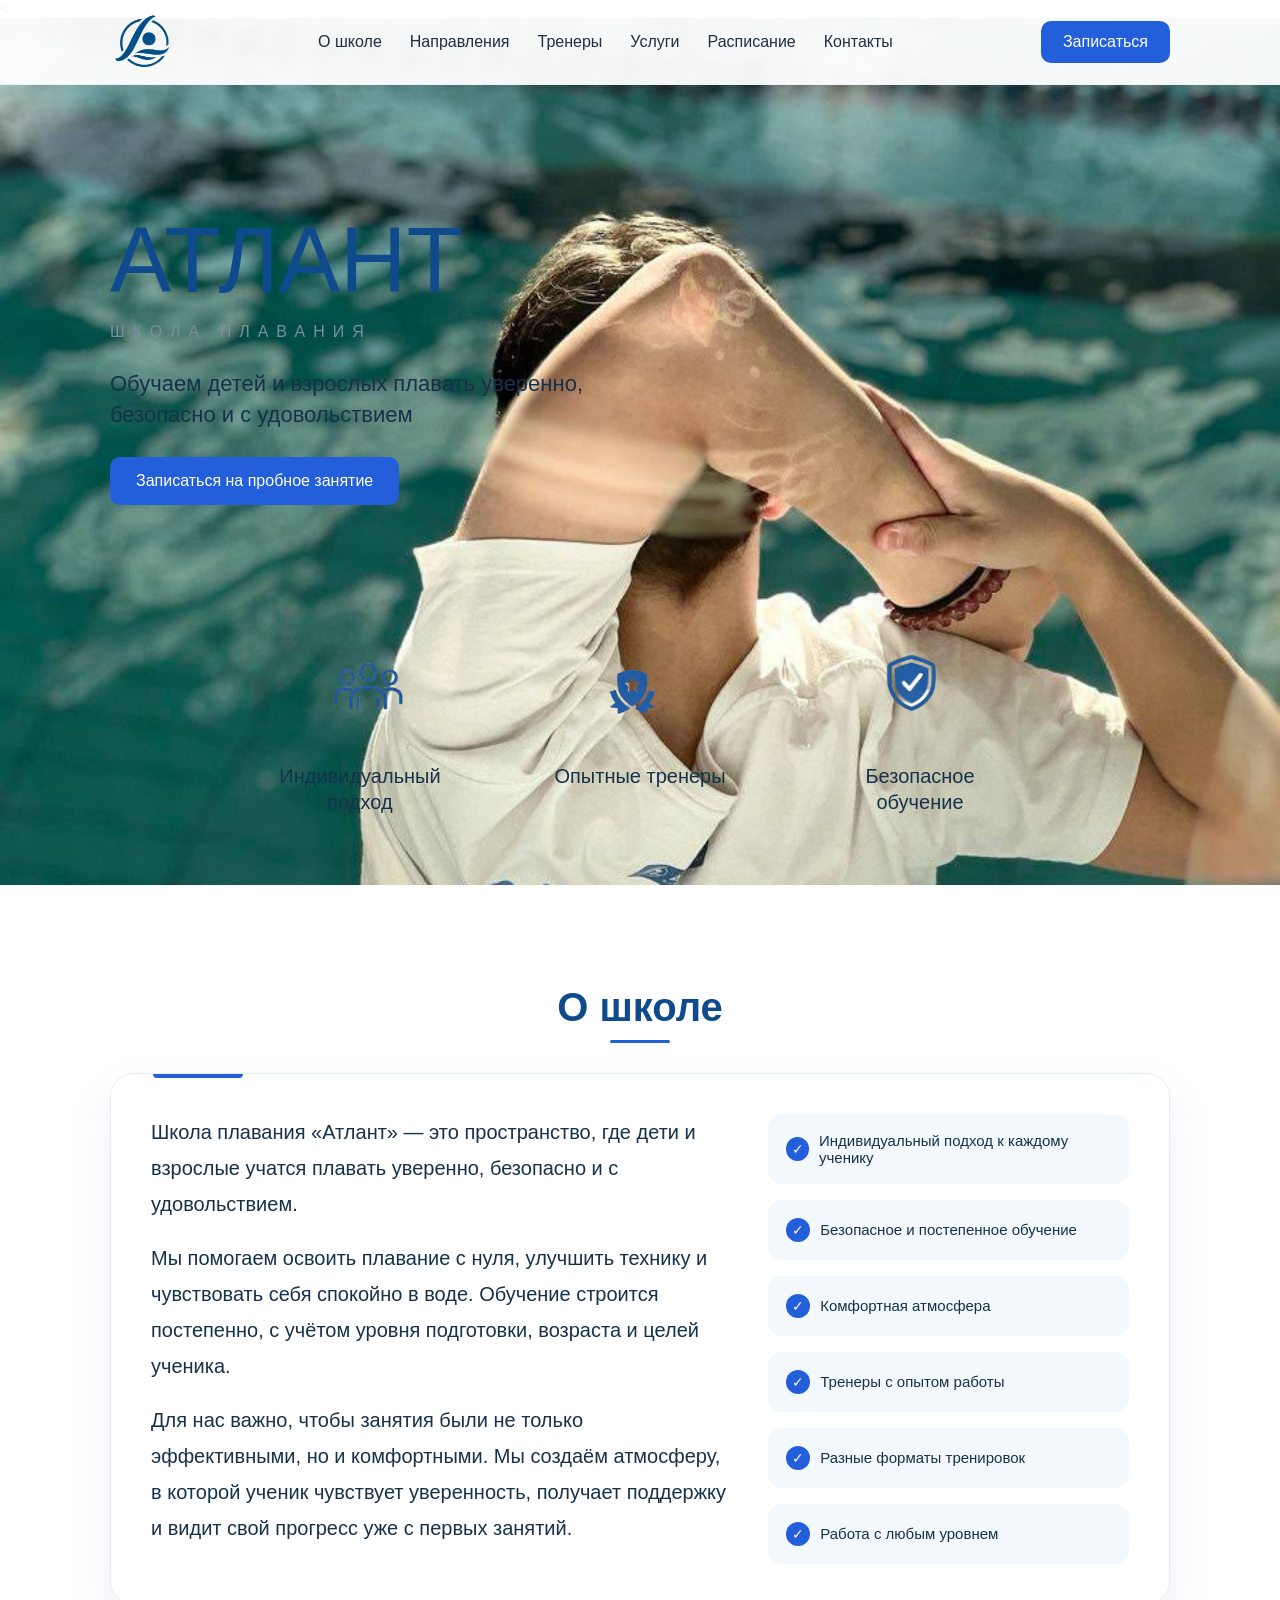
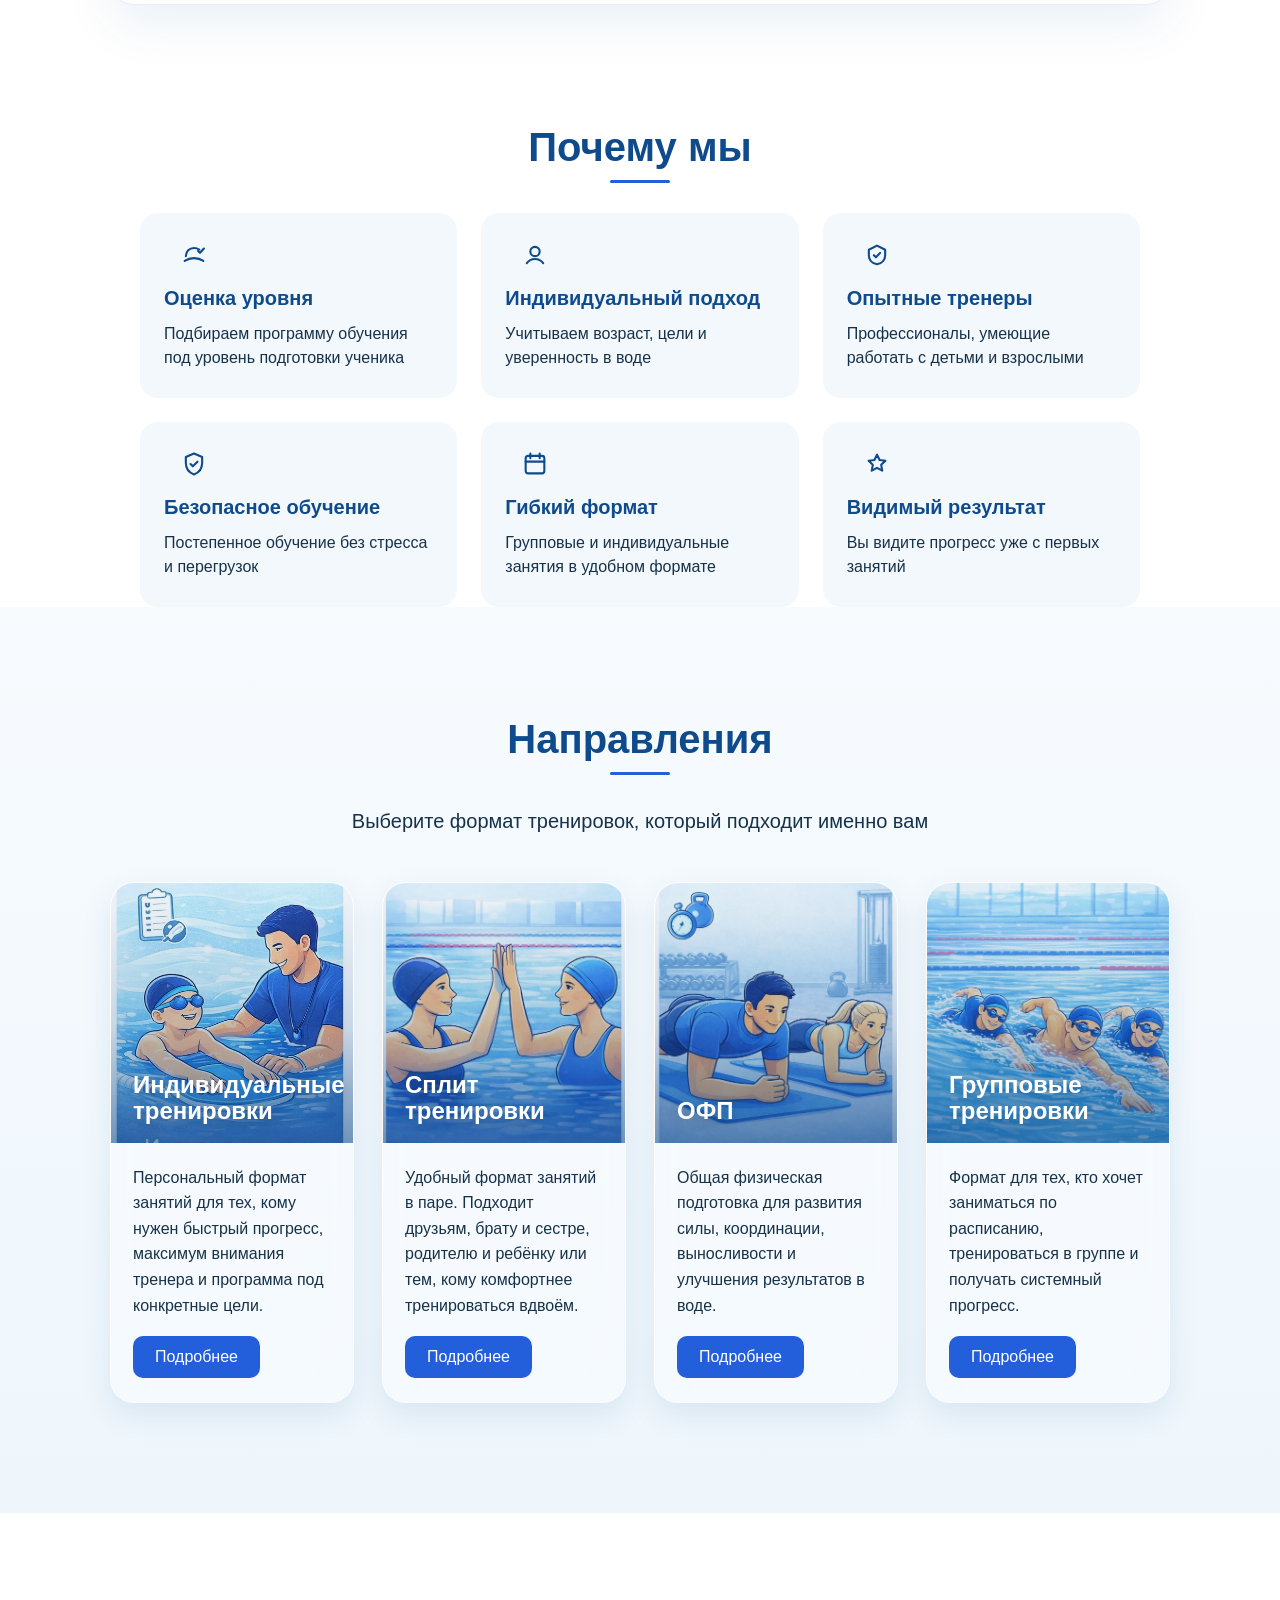
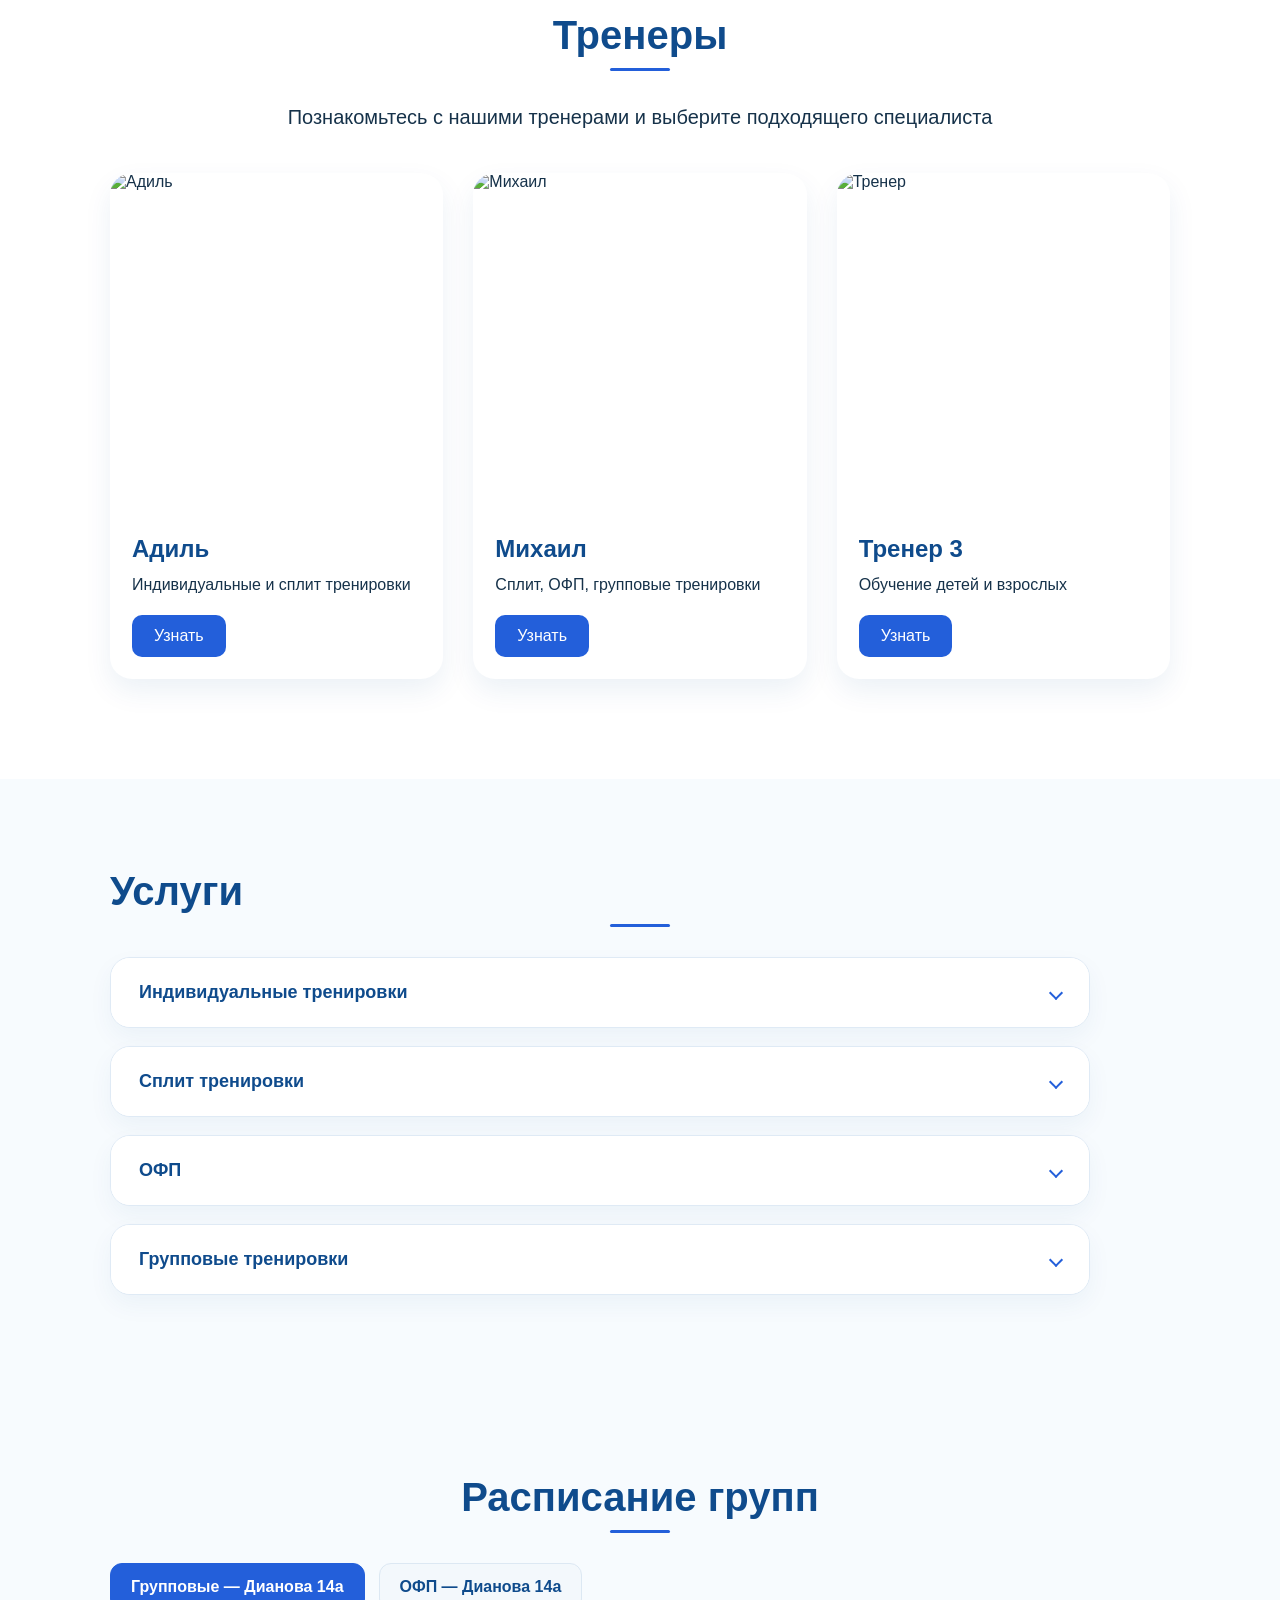
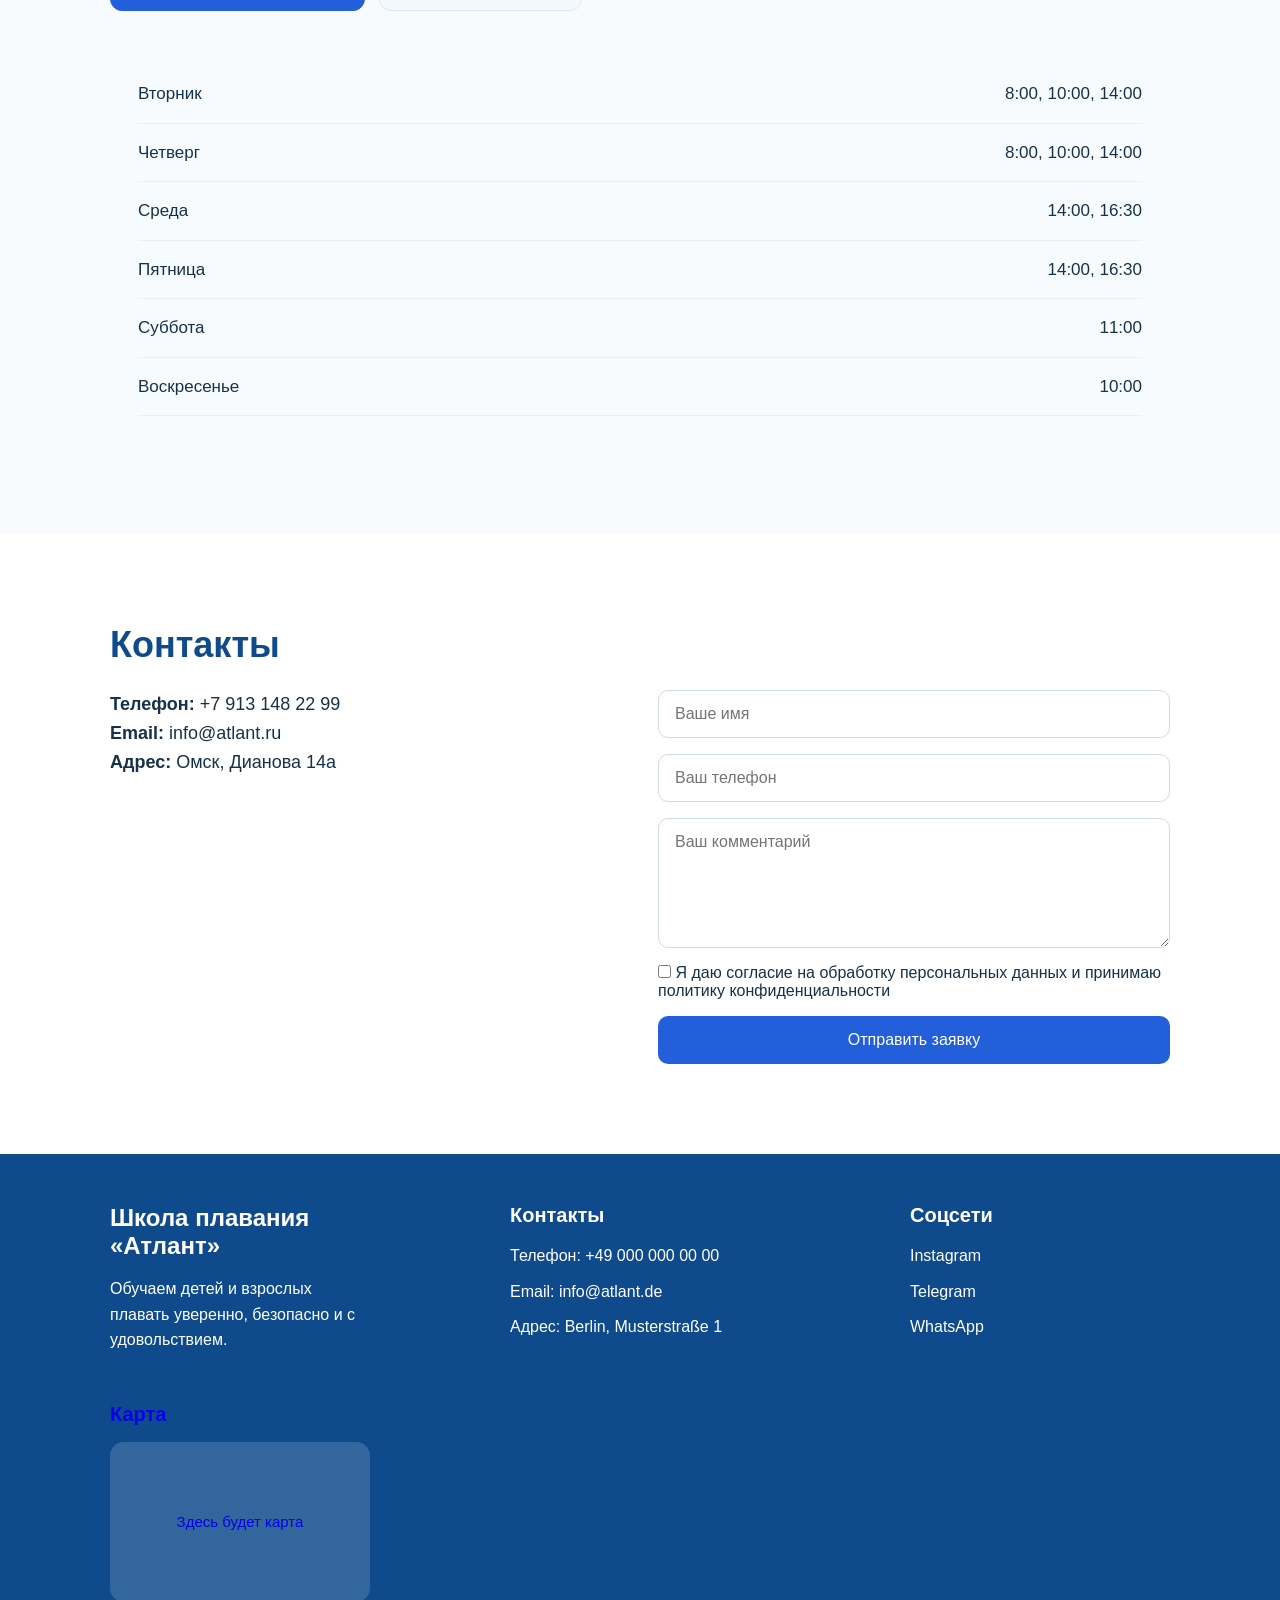
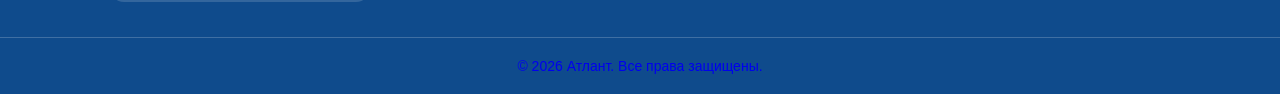
==== commit b251bc61: "Add files via upload" ====
--- a/AtlantSwim55-main/index.html
+++ b/AtlantSwim55-main/index.html
@@ -32,7 +32,7 @@
 
   <<section class="hero">
   <div class="hero-bg">
-    <img src="images/pool.png" alt="Школа плавания Атлант" />
+    <img src="images/pool.jpg" alt="Школа плавания Атлант" />
     <div class="overlay"></div>
   </div>
 
@@ -812,25 +812,40 @@
 
 
   <section id="contacts" class="info-section">
-    <div class="container">
-      <h2>Контакты</h2>
-
-      <div class="contacts-grid">
-        <div>
-          <p><strong>Телефон:</strong> +49 000 000 00 00</p>
-          <p><strong>Email:</strong> info@atlant.de</p>
-          <p><strong>Адрес:</strong> Berlin, Musterstraße 1</p>
-        </div>
-
-        <form class="contact-form">
-          <input type="text" placeholder="Ваше имя" />
-          <input type="tel" placeholder="Ваш телефон" />
-          <textarea placeholder="Ваш комментарий"></textarea>
-          <button type="submit" class="main-btn">Отправить заявку</button>
-        </form>
-      </div>
-    </div>
-  </section>
+  <div class="container">
+    <h2>Контакты</h2>
+
+    <div class="contacts-grid">
+      <div>
+        <p><strong>Телефон:</strong> +7 913 148 22 99</p>
+        <p><strong>Email:</strong> info@atlant.ru</p>
+        <p><strong>Адрес:</strong> Омск, Дианова 14а</p>
+      </div>
+
+      <form
+        class="contact-form"
+        action="https://api.web3forms.com/submit"
+        method="POST"
+      >
+        <input type="hidden" name="access_key" value="11678b3b-046b-4cad-b640-39b2640128e6">
+        <input type="hidden" name="subject" value="Новая заявка с сайта Атлант">
+        <input type="hidden" name="from_name" value="Сайт Атлант">
+        <input type="hidden" name="redirect" value="https://pankracdara.github.io/Atlant-swim/thanks.html">
+
+        <input type="text" name="name" placeholder="Ваше имя" required>
+        <input type="tel" name="phone" placeholder="Ваш телефон" required>
+        <textarea name="comment" placeholder="Ваш комментарий"></textarea>
+
+        <label class="agree">
+          <input type="checkbox" name="policy" required>
+          <span>Я даю согласие на обработку персональных данных и принимаю политику конфиденциальности</span>
+        </label>
+
+        <button type="submit" class="main-btn">Отправить заявку</button>
+      </form>
+    </div>
+  </div>
+</section>
 
   <footer class="footer">
     <div class="container footer-inner">
--- a/AtlantSwim55-main/style.css
+++ b/AtlantSwim55-main/style.css
@@ -142,9 +142,11 @@
 }
 
 .overlay {
-  position: absolute;
-  inset: 0;
-  background: rgba(230, 240, 250, 0.76);
+  background: linear-gradient(
+    to right,
+    rgba(0,0,0,0.5),
+    rgba(0,0,0,0.1)
+  );
 }
 
 .hero-content {
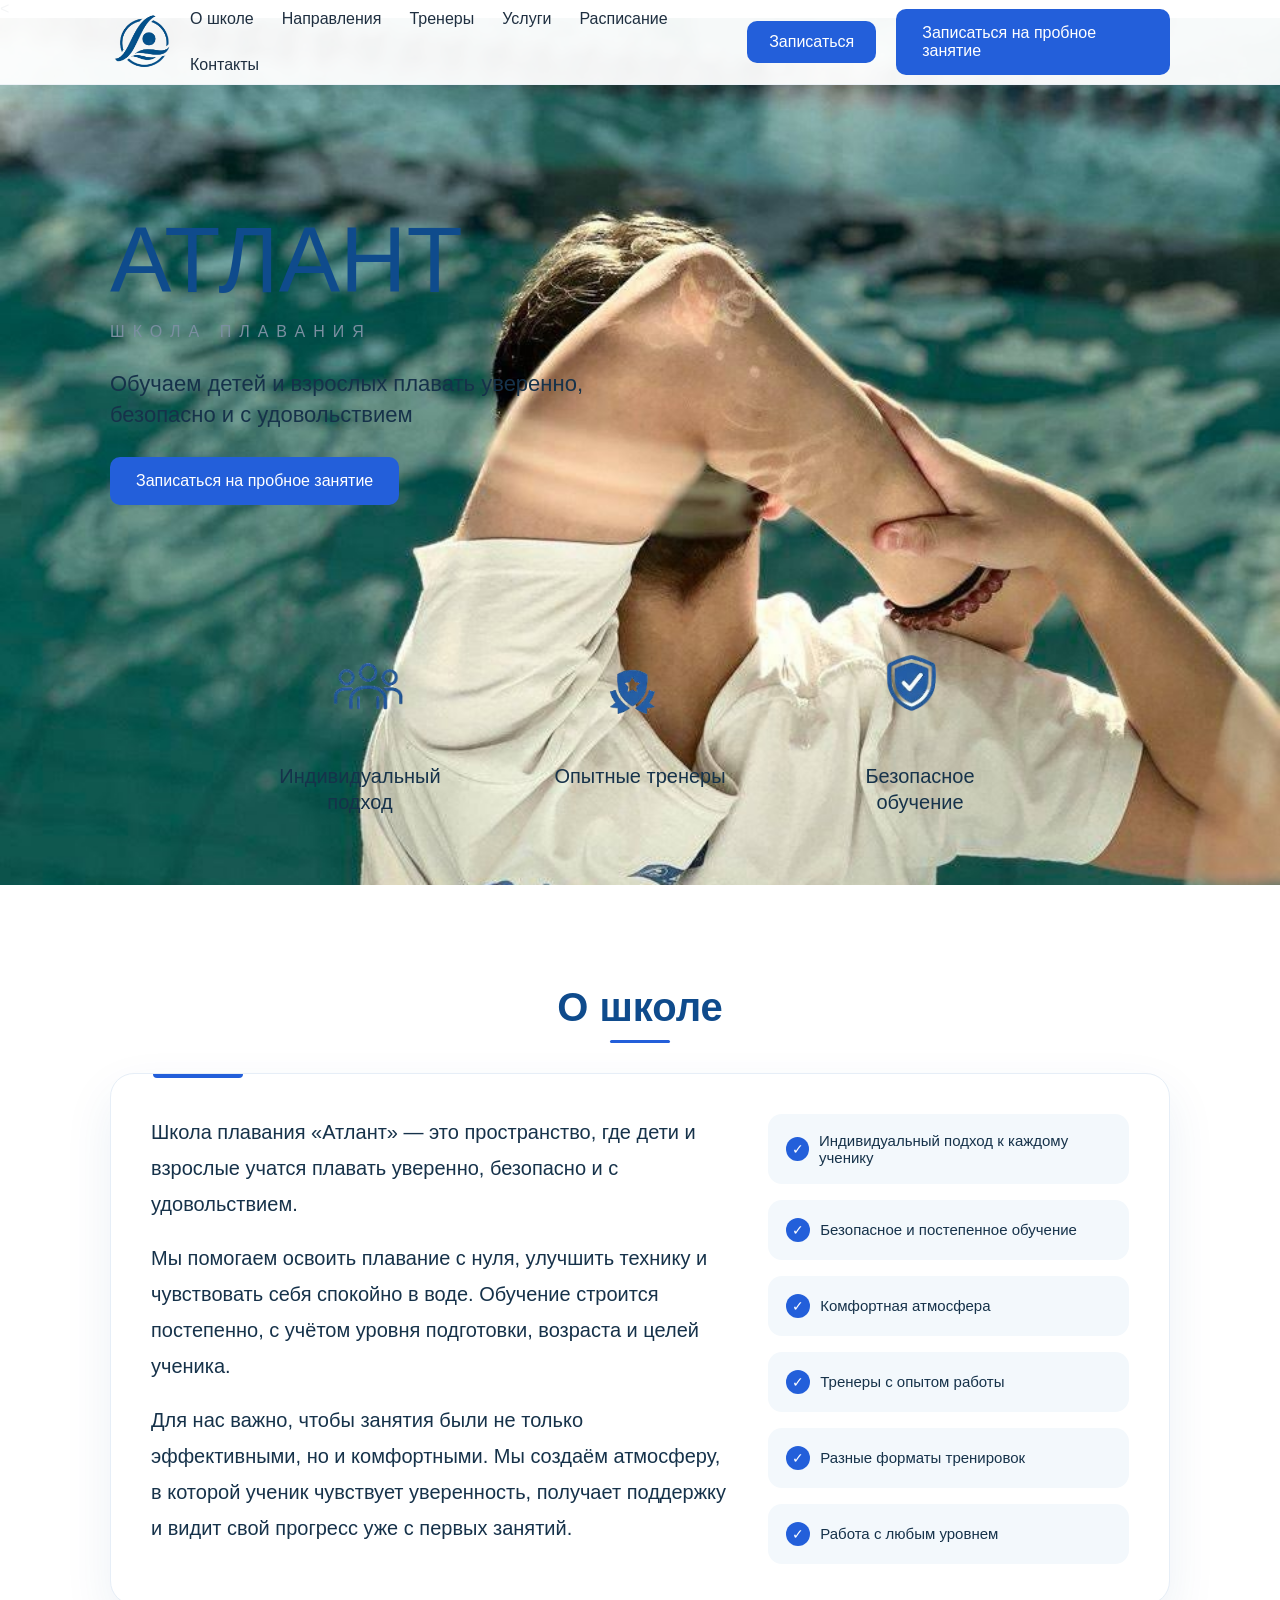
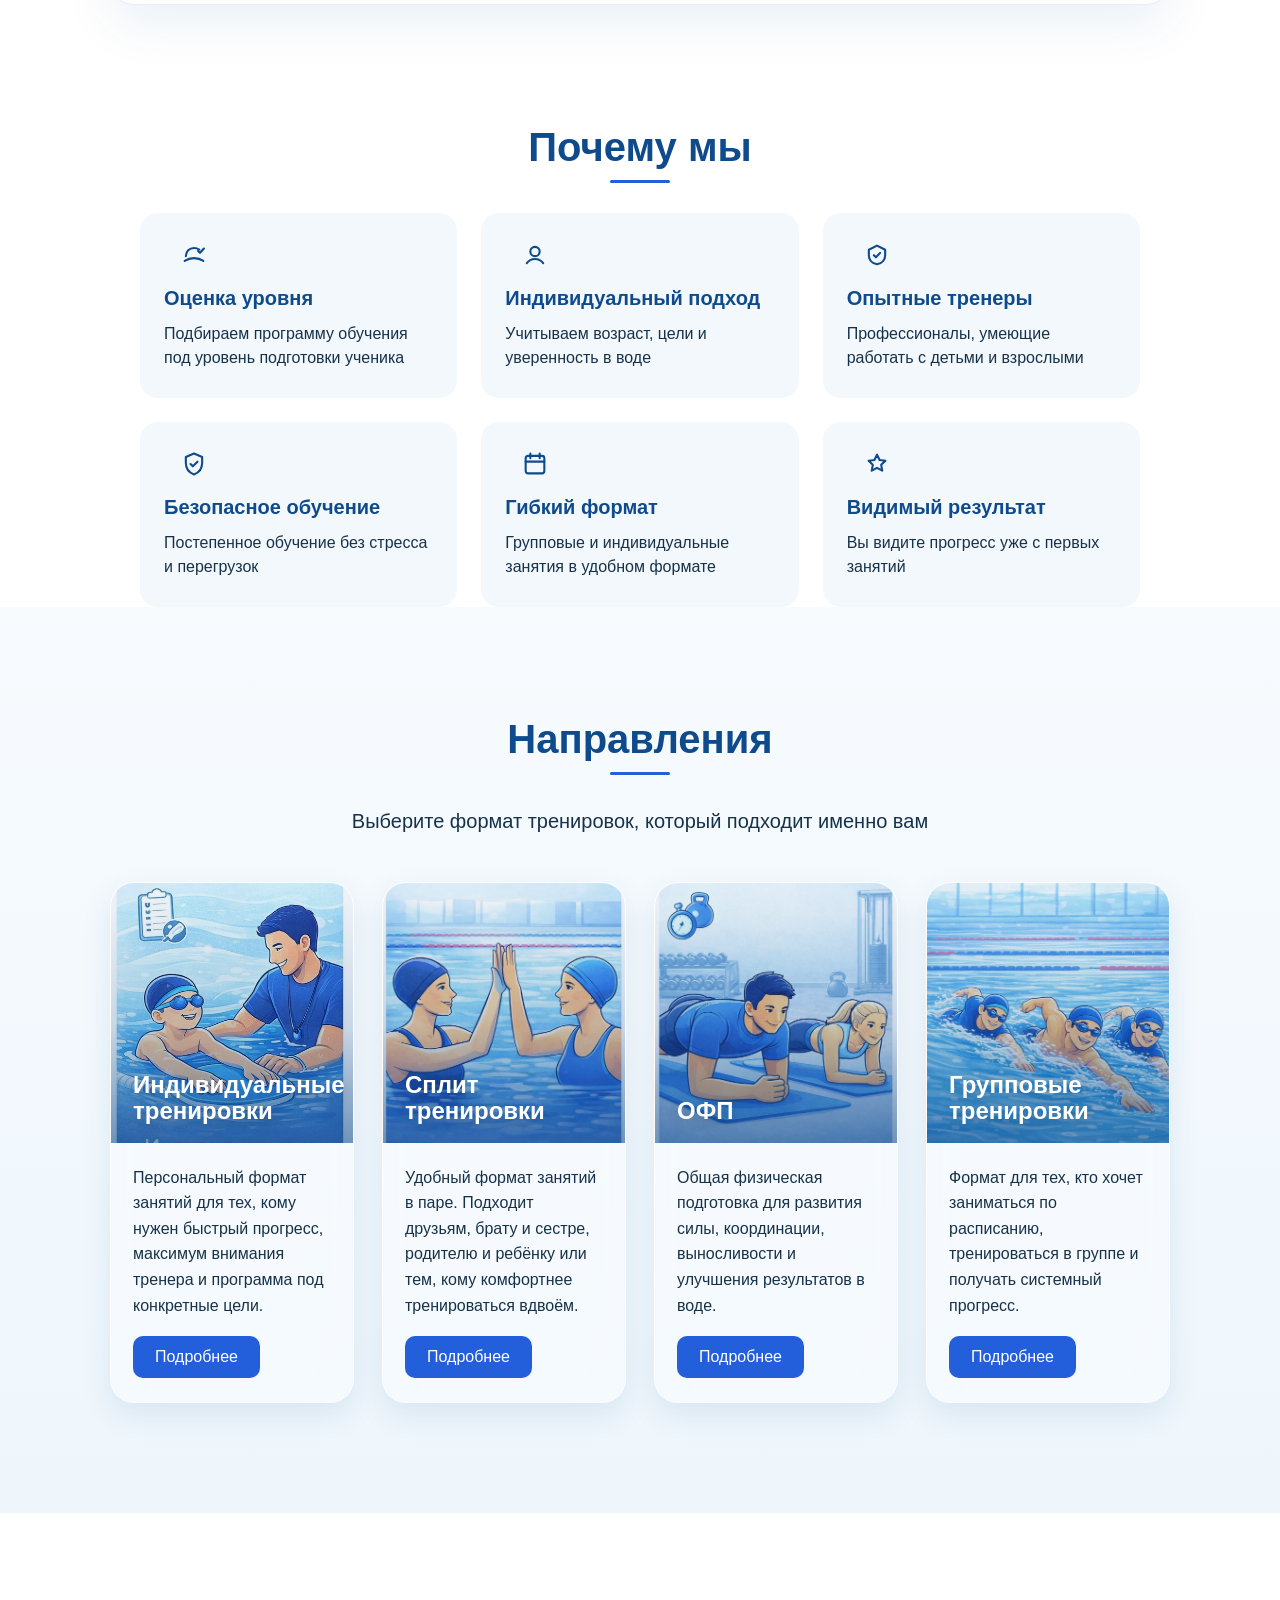
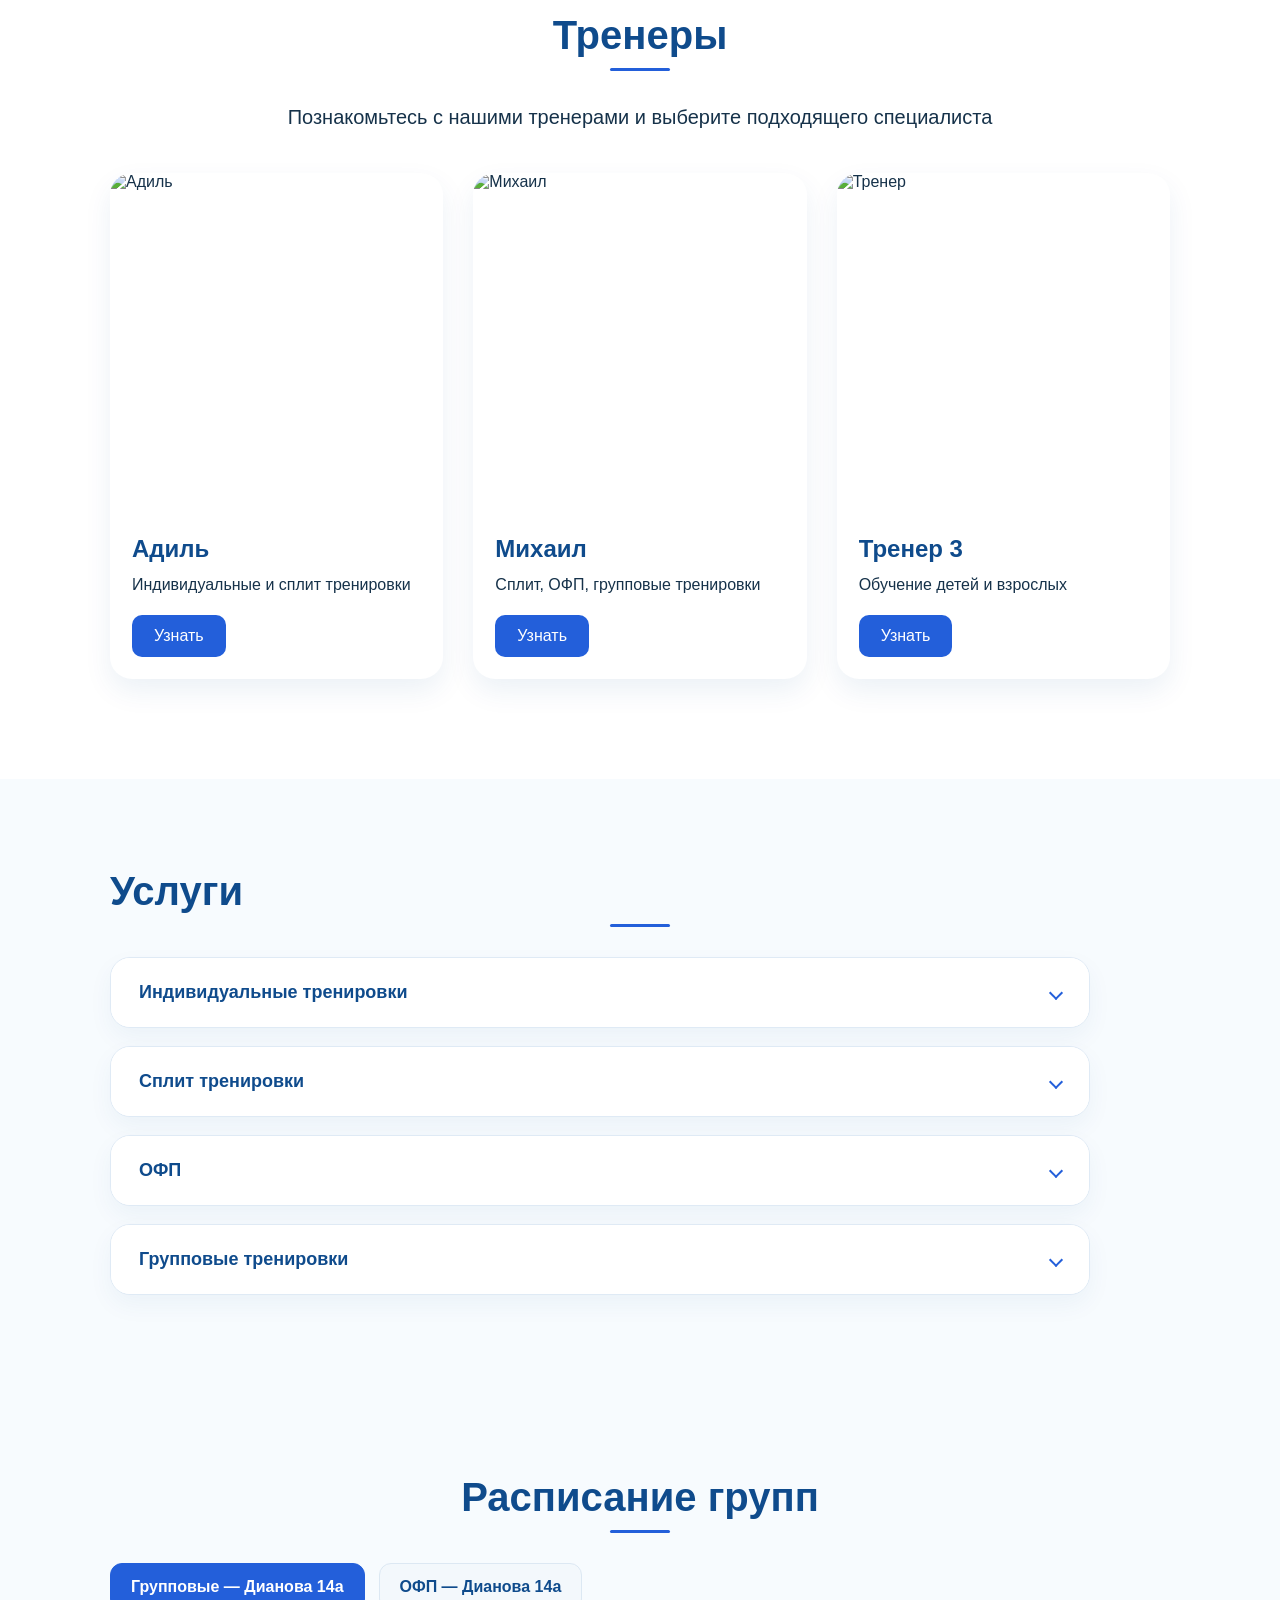
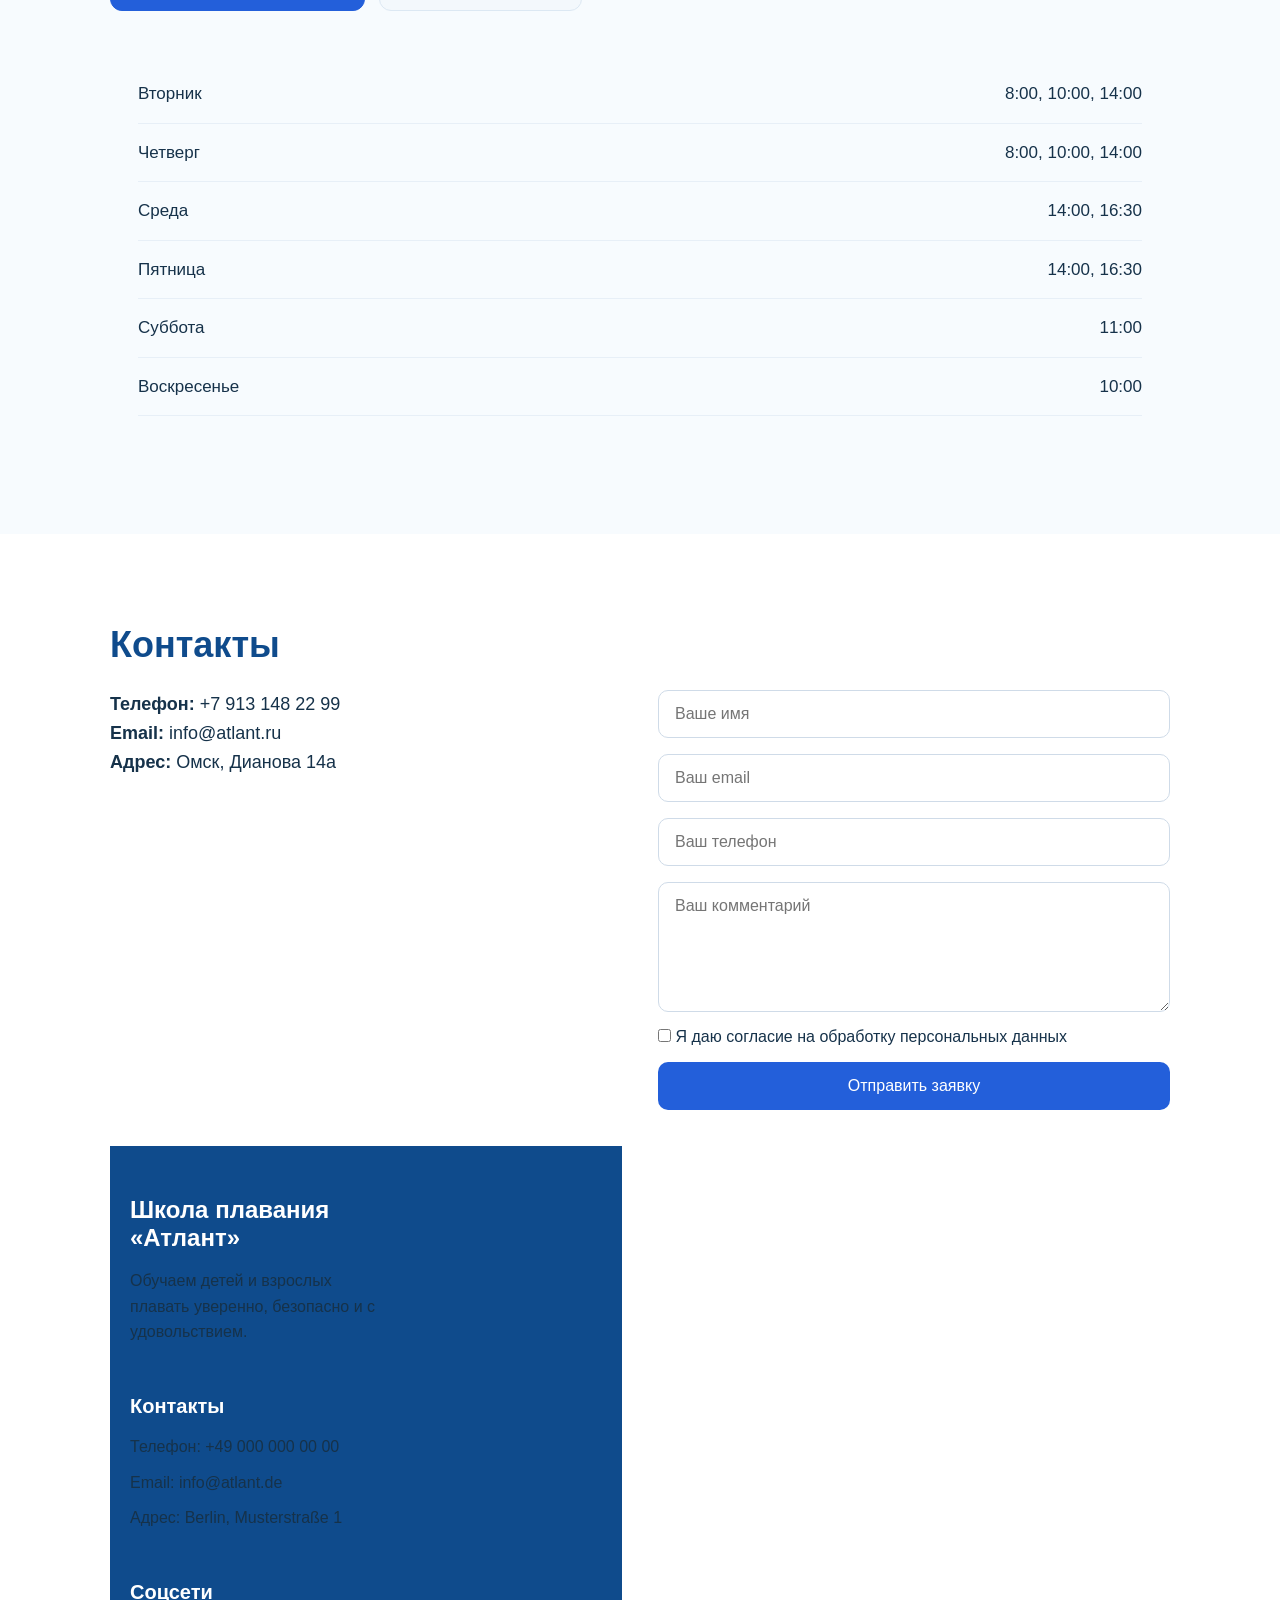
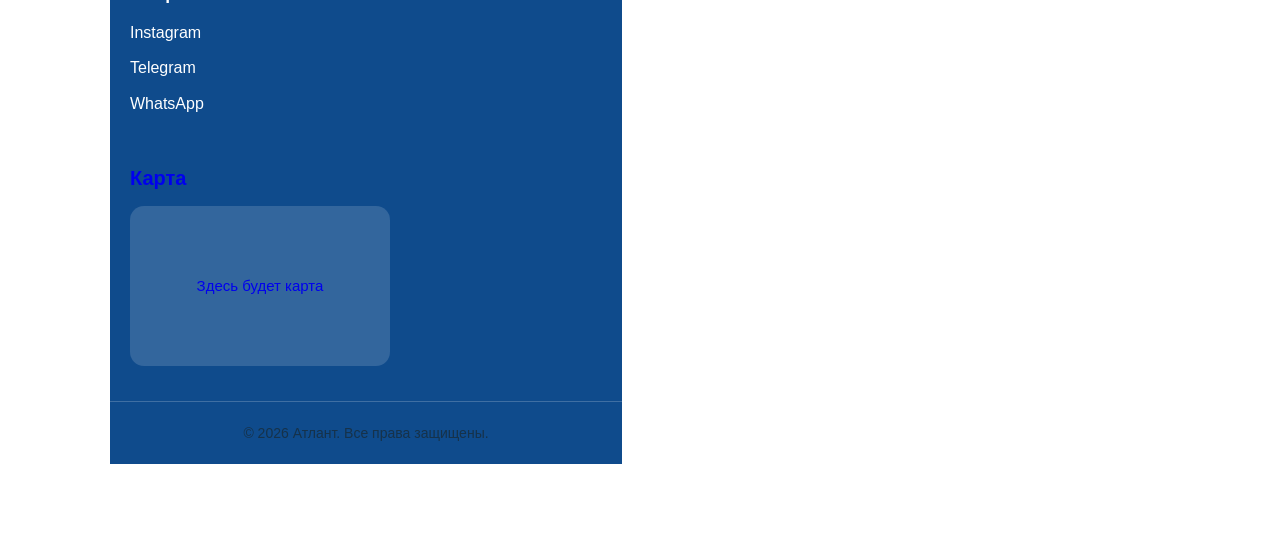
==== commit 4103b211: "Add files via upload" ====
--- a/AtlantSwim55-main/index.html
+++ b/AtlantSwim55-main/index.html
@@ -26,6 +26,7 @@
       </nav>
 
       <a href="#contacts" class="header-btn">Записаться</a>
+<a href="#contacts" class="main-btn">Записаться на пробное занятие</a>
 
     </div>
   </header>
@@ -822,30 +823,22 @@
         <p><strong>Адрес:</strong> Омск, Дианова 14а</p>
       </div>
 
-      <form
-        class="contact-form"
-        action="https://api.web3forms.com/submit"
-        method="POST"
-      >
-        <input type="hidden" name="access_key" value="11678b3b-046b-4cad-b640-39b2640128e6">
-        <input type="hidden" name="subject" value="Новая заявка с сайта Атлант">
-        <input type="hidden" name="from_name" value="Сайт Атлант">
-        <input type="hidden" name="redirect" value="https://pankracdara.github.io/Atlant-swim/thanks.html">
-
-        <input type="text" name="name" placeholder="Ваше имя" required>
-        <input type="tel" name="phone" placeholder="Ваш телефон" required>
-        <textarea name="comment" placeholder="Ваш комментарий"></textarea>
-
-        <label class="agree">
-          <input type="checkbox" name="policy" required>
-          <span>Я даю согласие на обработку персональных данных и принимаю политику конфиденциальности</span>
-        </label>
-
-        <button type="submit" class="main-btn">Отправить заявку</button>
-      </form>
-    </div>
-  </div>
-</section>
+     <form action="https://api.web3forms.com/submit" method="POST" class="contact-form">
+  <input type="hidden" name="access_key" value="11678b3b-046b-4cad-b640-39b2640128e6">
+  <input type="hidden" name="subject" value="Новая заявка с сайта Атлант">
+
+  <input type="text" name="name" placeholder="Ваше имя" required>
+  <input type="email" name="email" placeholder="Ваш email" required>
+  <input type="tel" name="phone" placeholder="Ваш телефон" required>
+  <textarea name="message" placeholder="Ваш комментарий" required></textarea>
+
+  <label class="agree">
+    <input type="checkbox" required>
+    <span>Я даю согласие на обработку персональных данных</span>
+  </label>
+
+  <button type="submit" class="main-btn">Отправить заявку</button>
+</form>
 
   <footer class="footer">
     <div class="container footer-inner">
--- a/AtlantSwim55-main/style.css
+++ b/AtlantSwim55-main/style.css
@@ -2645,3 +2645,15 @@
   position: relative;
   z-index: 2;
 }
+.agree {
+  display: flex;
+  gap: 10px;
+  align-items: flex-start;
+  margin: 12px 0 18px;
+  font-size: 14px;
+  line-height: 1.4;
+}
+
+.agree input {
+  margin-top: 3px;
+}
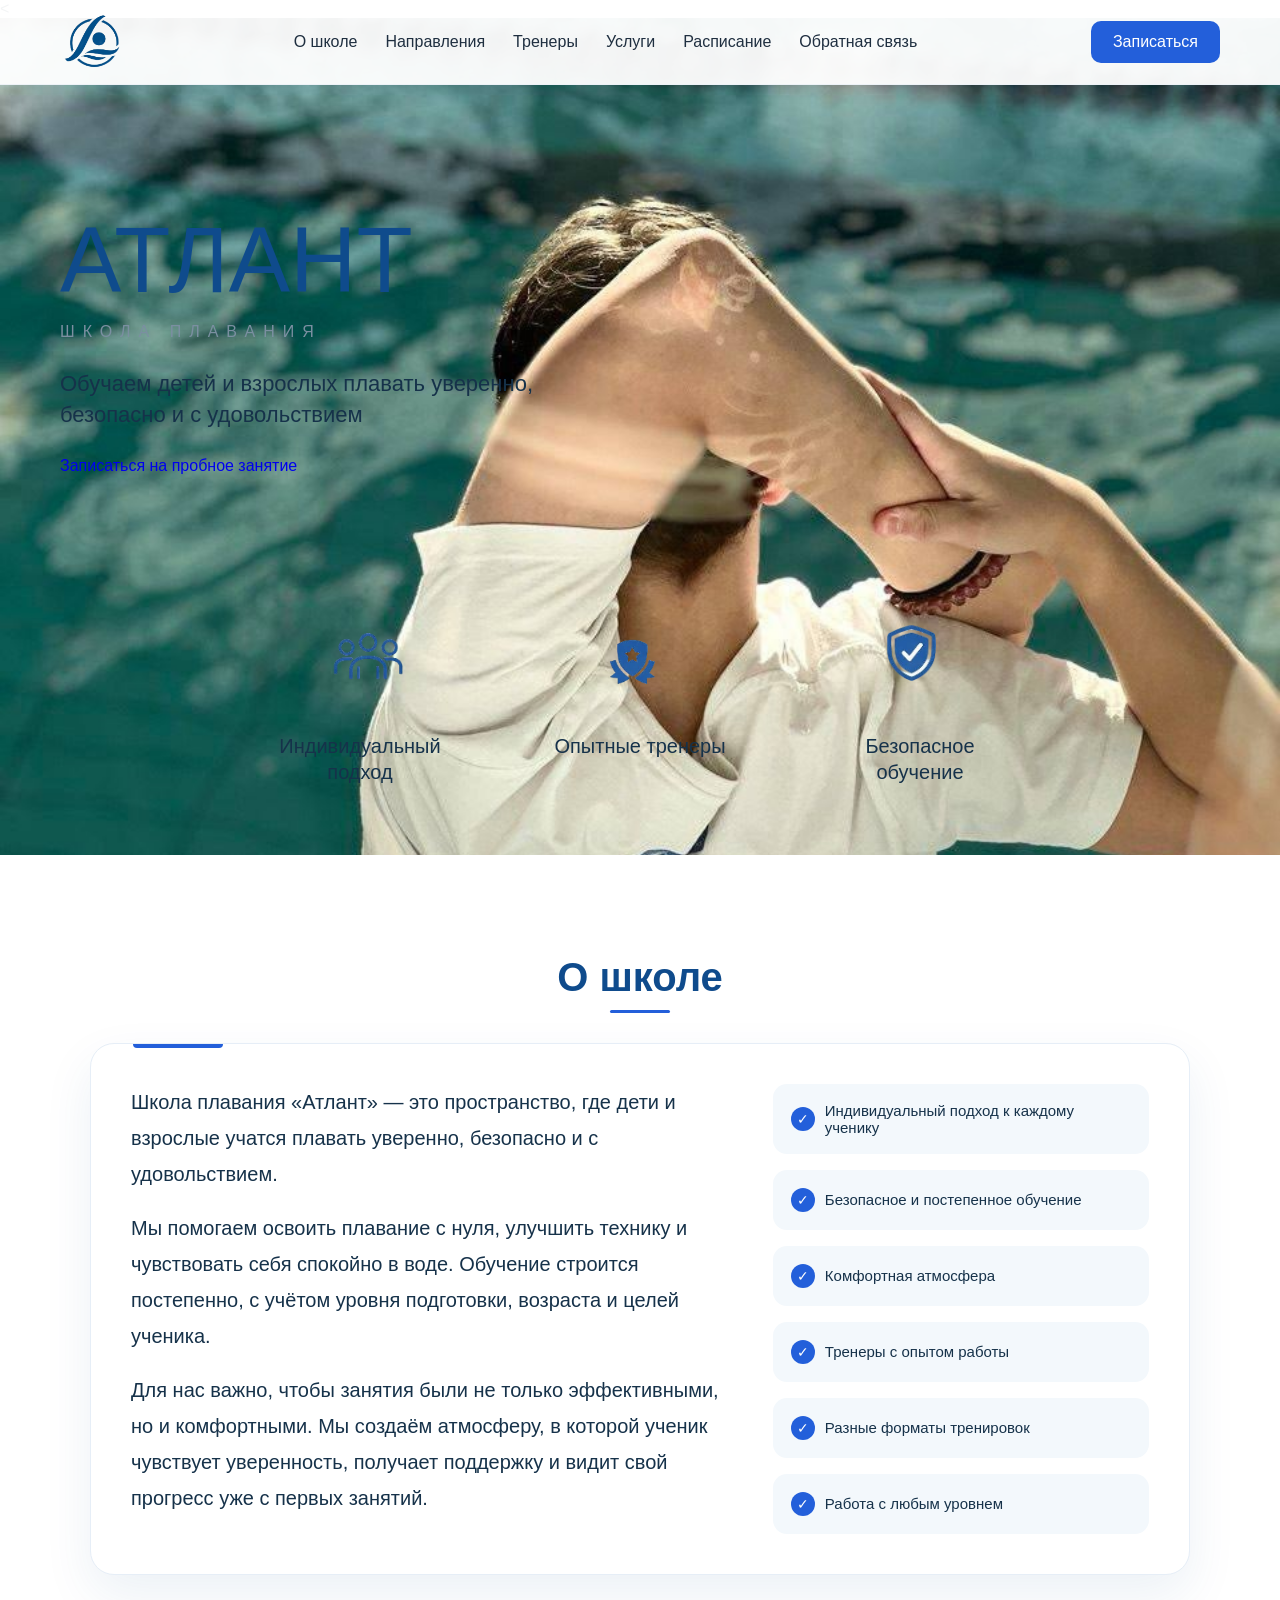
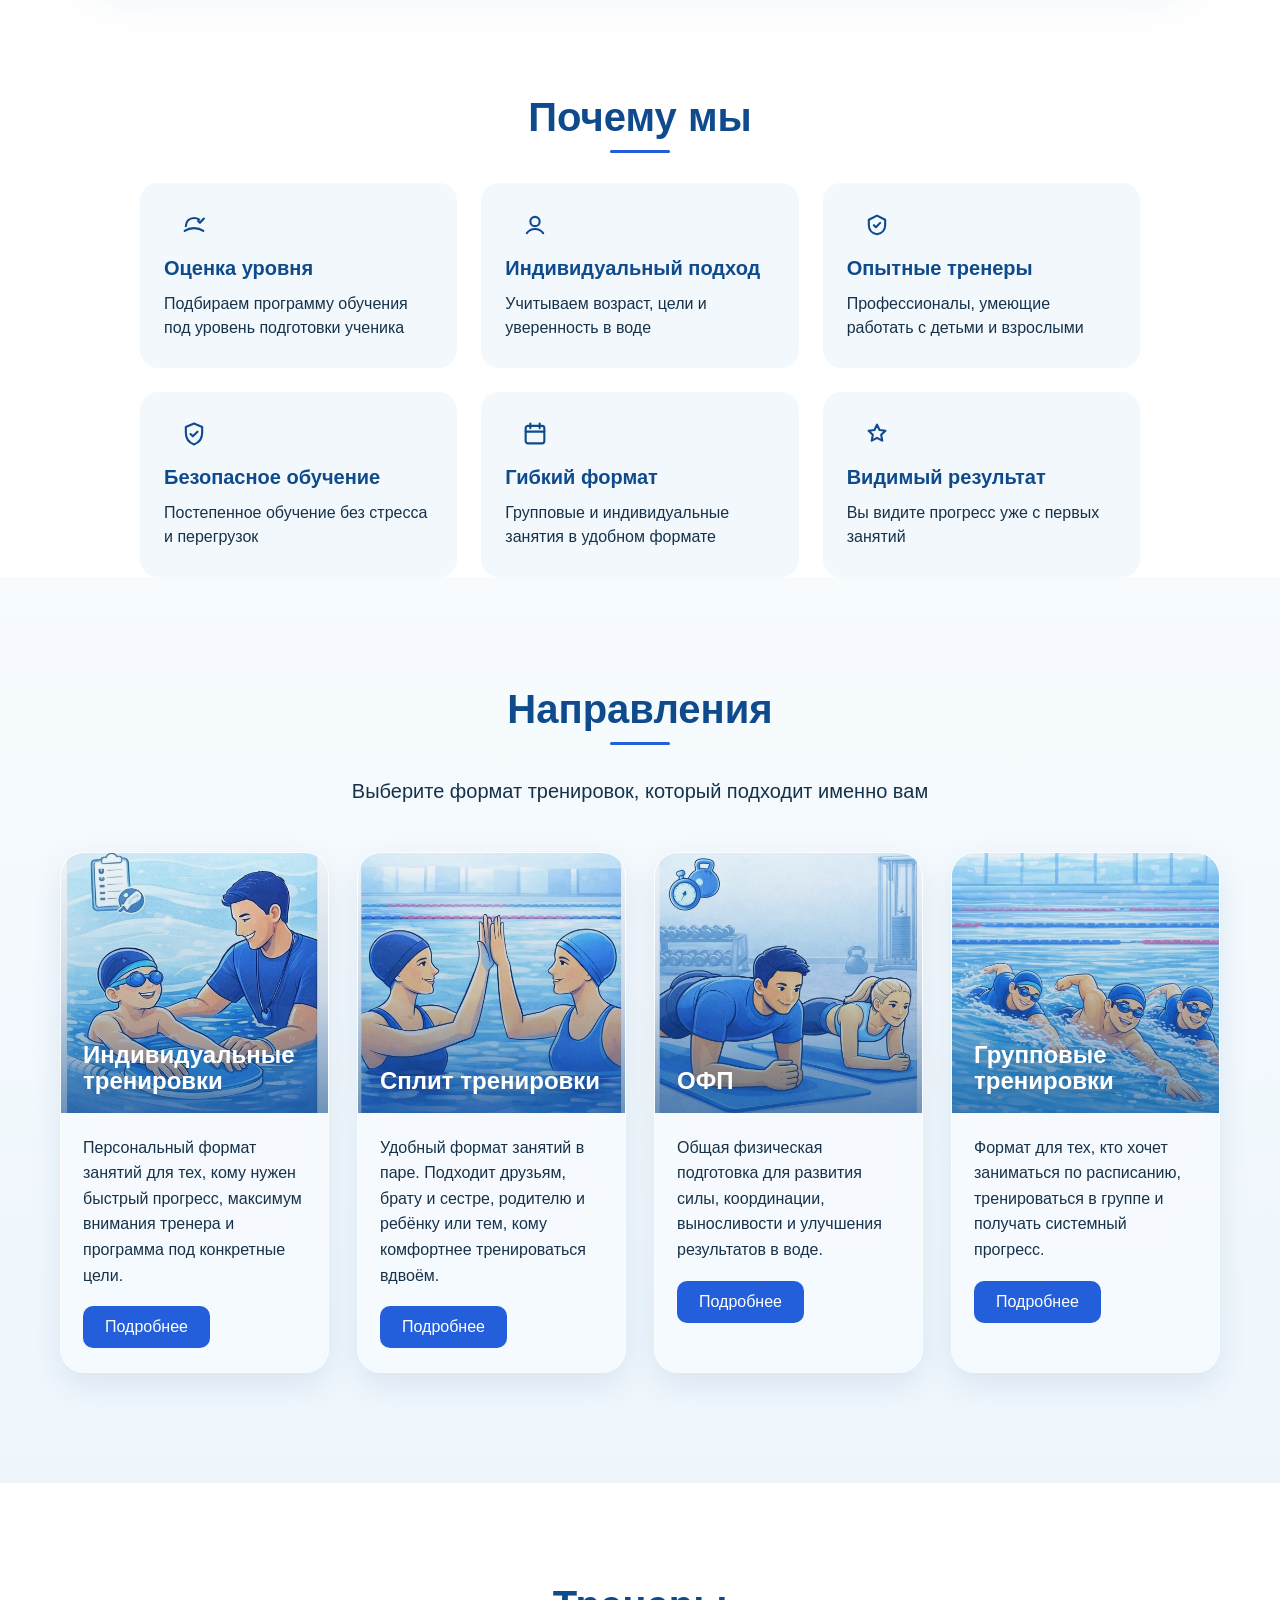
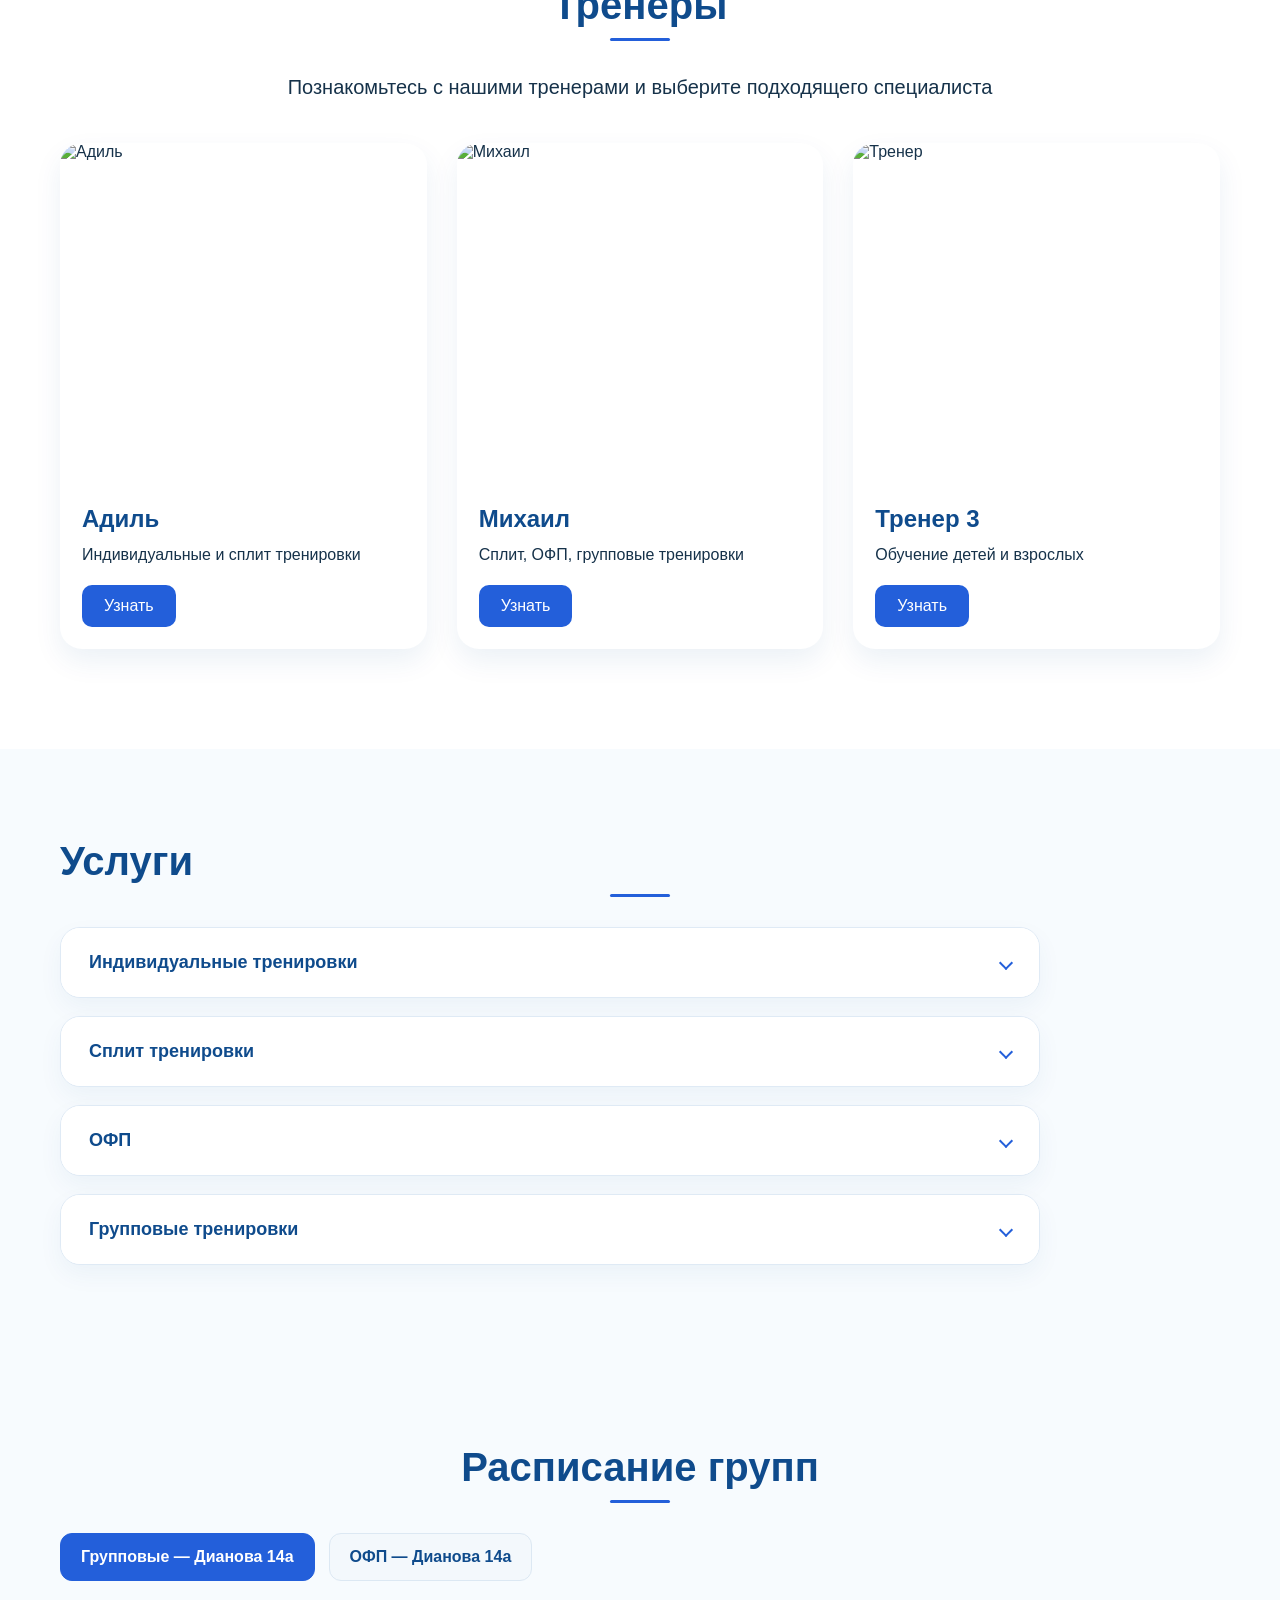
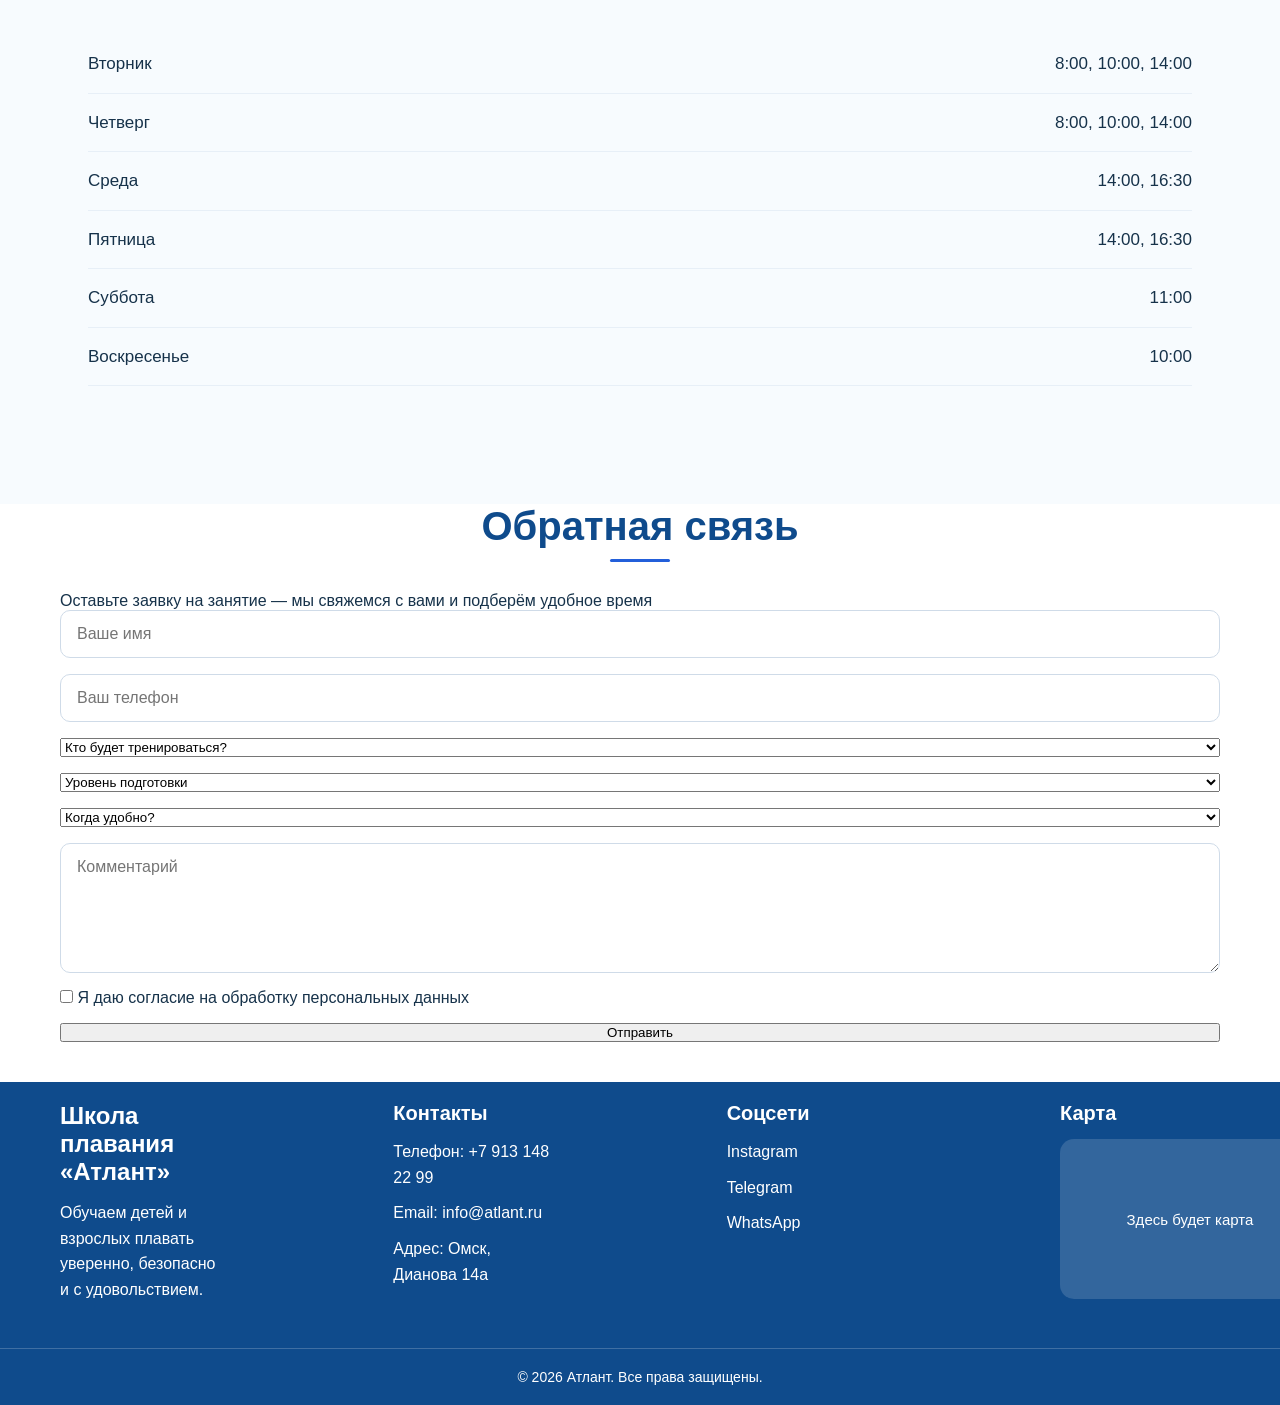
==== commit c33884cc: "Add files via upload" ====
--- a/AtlantSwim55-main/index.html
+++ b/AtlantSwim55-main/index.html
@@ -5,7 +5,7 @@
   <meta name="viewport" content="width=device-width, initial-scale=1.0" />
   <title>Атлант — школа плавания</title>
   <link rel="icon" href="favicon.png" type="image/png" />
-  <link rel="stylesheet" href="style.css" />
+  <link rel="stylesheet" href="style.css?v=2">
 </head>
 <body>
 
@@ -22,11 +22,11 @@
         <a href="#coaches">Тренеры</a>
         <a href="#prices">Услуги</a>
         <a href="#schedule">Расписание</a>
-        <a href="#contacts">Контакты</a>
+        <a href="#contacts">Обратная связь</a>
       </nav>
 
       <a href="#contacts" class="header-btn">Записаться</a>
-<a href="#contacts" class="main-btn">Записаться на пробное занятие</a>
+
 
     </div>
   </header>
@@ -45,7 +45,7 @@
       Обучаем детей и взрослых плавать уверенно, безопасно и с удовольствием
     </p>
 
-    <a href="#contacts" class="main-btn">Записаться на пробное занятие</a>
+    <a href="#contacts" class="site-btn hero-btn">Записаться на пробное занятие</a>
 
     <div class="features">
       <div class="feature">
@@ -810,72 +810,86 @@
   </div>
 </section>
 
-
-
-  <section id="contacts" class="info-section">
+<section id="contacts" class="contacts-section">
   <div class="container">
-    <h2>Контакты</h2>
-
-    <div class="contacts-grid">
-      <div>
-        <p><strong>Телефон:</strong> +7 913 148 22 99</p>
-        <p><strong>Email:</strong> info@atlant.ru</p>
-        <p><strong>Адрес:</strong> Омск, Дианова 14а</p>
-      </div>
-
-     <form action="https://api.web3forms.com/submit" method="POST" class="contact-form">
-  <input type="hidden" name="access_key" value="11678b3b-046b-4cad-b640-39b2640128e6">
-  <input type="hidden" name="subject" value="Новая заявка с сайта Атлант">
-
-  <input type="text" name="name" placeholder="Ваше имя" required>
-  <input type="email" name="email" placeholder="Ваш email" required>
-  <input type="tel" name="phone" placeholder="Ваш телефон" required>
-  <textarea name="message" placeholder="Ваш комментарий" required></textarea>
-
-  <label class="agree">
-    <input type="checkbox" required>
-    <span>Я даю согласие на обработку персональных данных</span>
-  </label>
-
-  <button type="submit" class="main-btn">Отправить заявку</button>
-</form>
-
-  <footer class="footer">
-    <div class="container footer-inner">
-
-      <div class="footer-column">
-        <h3>Школа плавания «Атлант»</h3>
-        <p>Обучаем детей и взрослых плавать уверенно, безопасно и с удовольствием.</p>
-      </div>
-
-      <div class="footer-column">
-        <h4>Контакты</h4>
-        <p>Телефон: +49 000 000 00 00</p>
-        <p>Email: info@atlant.de</p>
-        <p>Адрес: Berlin, Musterstraße 1</p>
-      </div>
-
-      <div class="footer-column">
-        <h4>Соцсети</h4>
-        <p><a href="#">Instagram</a></p>
-        <p><a href="#">Telegram</a></p>
-        <p><a href="#">WhatsApp</
-
-
-a></p>
-      </div>
-
-      <div class="footer-column footer-map">
-        <h4>Карта</h4>
-        <div class="map-box">Здесь будет карта</div>
-      </div>
-
-    </div>
-
-    <div class="footer-bottom">
-      <p>© 2026 Атлант. Все права защищены.</p>
-    </div>
-  </footer>
+    <h2 class="section-title">Обратная связь</h2>
+    <p class="section-subtitle">
+      Оставьте заявку на занятие — мы свяжемся с вами и подберём удобное время
+    </p>
+
+    <form action="https://formspree.io/f/xqewakvp" method="POST" class="contact-form">
+
+      <input type="text" name="name" placeholder="Ваше имя" required>
+
+      <input type="tel" name="phone" placeholder="Ваш телефон" required>
+
+      <select name="who" required>
+        <option value="" disabled selected>Кто будет тренироваться?</option>
+        <option value="Ребёнок">Ребёнок</option>
+        <option value="Взрослый">Взрослый</option>
+      </select>
+
+      <select name="level" required>
+        <option value="" disabled selected>Уровень подготовки</option>
+        <option value="С нуля">С нуля</option>
+        <option value="Начальный">Начальный</option>
+        <option value="Продвинутый">Продвинутый</option>
+      </select>
+
+      <select name="time" required>
+        <option value="" disabled selected>Когда удобно?</option>
+        <option value="Утро">Утро</option>
+        <option value="День">День</option>
+        <option value="Вечер">Вечер</option>
+      </select>
+
+      <textarea name="message" placeholder="Комментарий"></textarea>
+
+      <label class="agree">
+        <input type="checkbox" required>
+        <span>Я даю согласие на обработку персональных данных</span>
+      </label>
+
+      <button type="submit" class="site-btn form-btn">Отправить</button>
+    </form>
+  </div>
+</section>
+  
+</section>
+<footer class="footer">
+  <div class="container footer-inner">
+
+    <div class="footer-column">
+      <h3>Школа плавания «Атлант»</h3>
+      <p>Обучаем детей и взрослых плавать уверенно, безопасно и с удовольствием.</p>
+    </div>
+
+    <div class="footer-column">
+      <h4>Контакты</h4>
+      <p>Телефон: +7 913 148 22 99</p>
+      <p>Email: info@atlant.ru</p>
+      <p>Адрес: Омск, Дианова 14а</p>
+    </div>
+
+    <div class="footer-column">
+      <h4>Соцсети</h4>
+      <p><a href="#">Instagram</a></p>
+      <p><a href="#">Telegram</a></p>
+      <p><a href="#">WhatsApp</a></p>
+    </div>
+
+    <div class="footer-column footer-map">
+      <h4>Карта</h4>
+      <div class="map-box">Здесь будет карта</div>
+    </div>
+
+  </div>
+
+  <div class="footer-bottom">
+    <p>© 2026 Атлант. Все права защищены.</p>
+  </div>
+</footer>
+
 
 </body>
 </html>
--- a/AtlantSwim55-main/style.css
+++ b/AtlantSwim55-main/style.css
@@ -32,7 +32,7 @@
 }
 
 .container {
-  max-width: 1100px; /* ВАЖНО */
+  max-width: 1200px; /* ВАЖНО */
   margin: 0 auto;
   padding: 0 20px;
 }
@@ -684,24 +684,25 @@
 .footer {
   background: #0f4b8c;
   color: #ffffff;
-  padding-top: 50px;
+  padding-top: 20px;
+  margin-top: 40px;
 }
 
 .footer-inner {
   display: flex;
   justify-content: space-between;
-  gap: 40px;
+  gap: 20px;
   align-items: flex-start;
   flex-wrap: wrap;
 }
 
 .footer-column {
-  width: 260px;
+  width: 160px;
 }
 
 .footer-column h3,
 .footer-column h4 {
-  margin-bottom: 16px;
+  margin-bottom: 14px;
 }
 
 .footer-column h3 {
@@ -2656,4 +2657,662 @@
 
 .agree input {
   margin-top: 3px;
+}
+.footer {
+  background: #0f4b8c;
+  color: white;
+  padding: 50px 0;
+}
+
+.footer-inner {
+  display: flex;
+  justify-content: space-between;
+  gap: 40px;
+  flex-wrap: wrap;
+}
+
+.footer-col {
+  max-width: 300px;
+}
+
+.footer h3 {
+  margin-bottom: 15px;
+}
+
+.footer p {
+  margin-bottom: 8px;
+  opacity: 0.9;
+}
+
+
+.contact-form button {
+  margin-bottom: 60px;
+}
+
+.contacts-grid {
+  display: grid;
+  grid-template-columns: 1fr 1fr;
+  gap: 40px;
+  align-items: start;
+}
+
+.contacts-info p {
+  font-size: 18px;
+  line-height: 1.7;
+  color: #16324a;
+  margin-bottom: 12px;
+}
+
+.contact-form {
+  display: flex;
+  flex-direction: column;
+  gap: 16px;
+  background: #ffffff;
+  border: 1px solid #dfeaf5;
+  border-radius: 20px;
+  box-shadow: 0 10px 24px rgba(15, 75, 140, 0.05);
+  padding: 24px;
+}
+
+.contact-form input,
+.contact-form textarea {
+  padding: 14px 16px;
+  border: 1px solid #cfdbe8;
+  border-radius: 10px;
+  font-size: 16px;
+  font-family: Arial, sans-serif;
+}
+
+.contact-form textarea {
+  min-height: 130px;
+  resize: vertical;
+}
+
+.agree {
+  display: flex;
+  align-items: flex-start;
+  gap: 10px;
+  font-size: 14px;
+  line-height: 1.5;
+  color: #16324a;
+  margin: 6px 0 6px;
+}
+
+.agree input {
+  margin-top: 4px;
+}
+
+.footer {
+  background: #0f4b8c;
+  color: #ffffff;
+  padding-top: 50px;
+  margin-top: 40px;
+}
+
+.footer-inner {
+  display: grid;
+  grid-template-columns: repeat(4, 1fr);
+  gap: 40px;
+  align-items: start;
+}
+
+.footer-column h3,
+.footer-column h4 {
+  margin-bottom: 16px;
+}
+
+.footer-column h3 {
+  font-size: 24px;
+}
+
+.footer-column h4 {
+  font-size: 20px;
+}
+
+.footer-column p {
+  font-size: 16px;
+  line-height: 1.6;
+  margin-bottom: 10px;
+}
+
+.footer-column a {
+  color: #ffffff;
+  text-decoration: none;
+}
+
+.footer-column a:hover {
+  text-decoration: underline;
+}
+
+.footer-map .map-box {
+  width: 100%;
+  min-height: 160px;
+  background: rgba(255, 255, 255, 0.14);
+  border-radius: 14px;
+  display: flex;
+  align-items: center;
+  justify-content: center;
+  text-align: center;
+  padding: 12px;
+}
+
+.footer-bottom {
+  margin-top: 35px;
+  padding: 18px 0;
+  text-align: center;
+  border-top: 1px solid rgba(255, 255, 255, 0.18);
+}
+
+.footer-bottom p {
+  font-size: 14px;
+}
+
+max-width: 900px {
+  .contacts-grid,
+  .footer-inner {
+    grid-template-columns: 1fr;
+  }
+}
+
+.contact-form {
+  margin-bottom: 40px;
+}
+
+.contact-form select {
+  padding: 14px 16px;
+  border: 1px solid #cfdbe8;
+  border-radius: 10px;
+  font-size: 16px;
+}
+
+.contact-form select {
+  width: 100%;
+  padding: 14px;
+  border-radius: 10px;
+  border: 1px solid #cfdbe8;
+  font-size: 16px;
+}
+
+.site-btn {
+  display: inline-flex;
+  align-items: center;
+  justify-content: center;
+  text-decoration: none;
+  border: none;
+  cursor: pointer;
+
+  background: linear-gradient(135deg, #2f6df6, #1f56d8);
+  color: #ffffff;
+
+  font-size: 16px;
+  font-weight: 600;
+  line-height: 1;
+
+  padding: 16px 28px;
+  border-radius: 14px;
+
+  box-shadow: 0 10px 24px rgba(47, 109, 246, 0.28);
+  transition: transform 0.25s ease, box-shadow 0.25s ease, opacity 0.25s ease;
+}
+
+.site-btn:hover {
+  transform: translateY(-2px);
+  box-shadow: 0 14px 28px rgba(47, 109, 246, 0.34);
+  opacity: 0.98;
+}
+
+.site-btn:active {
+  transform: translateY(0);
+}
+
+.header-btn {
+  min-width: 170px;
+  height: 54px;
+  padding: 0 28px;
+}
+
+.hero-btn {
+  min-width: 320px;
+  height: 56px;
+  padding: 0 30px;
+}
+
+.form-btn {
+  width: 100%;
+  max-width: 100%;
+  height: 56px;
+  margin-top: 16px;
+  font-size: 17px;
+}
+
+.contact-form button {
+  appearance: none;
+  -webkit-appearance: none;
+  width: 100%;
+}
+
+/* Делаем select такими же как input */
+
+.contact-form select {
+  width: 100%;
+  border: 1px solid #d9e2ec;
+  border-radius: 14px;
+  padding: 18px 20px;
+  font-size: 18px;
+  font-family: inherit;
+  color: #16324a;
+  background: #ffffff;
+  box-sizing: border-box;
+  appearance: none; /* убирает стандартный стиль */
+}
+
+/* Красивый placeholder цвет */
+.contact-form select:invalid {
+  color: #9aa9b8;
+}
+
+/* Чтобы стрелка не ломала дизайн */
+.contact-form select {
+  background-image: url("data:image/svg+xml;charset=UTF-8,%3Csvg width='12' height='8' viewBox='0 0 12 8' fill='none' xmlns='http://www.w3.org/2000/svg'%3E%3Cpath d='M1 1L6 6L11 1' stroke='%23607d94' stroke-width='2'/%3E%3C/svg%3E");
+  background-repeat: no-repeat;
+  background-position: right 16px center;
+  background-size: 12px;
+}
+.contacts-section {
+  padding: 70px 0 110px;
+}
+
+.contact-form {
+  max-width: 1100px;
+  margin: 0 auto;
+  display: flex;
+  flex-direction: column;
+  gap: 18px;
+}
+
+.contact-form input,
+.contact-form select,
+.contact-form textarea {
+  width: 100%;
+  padding: 18px 20px;
+  border: 1px solid #d9e2ec;
+  border-radius: 14px;
+  font-size: 18px;
+  font-family: inherit;
+  color: #16324a;
+  background: #fff;
+  box-sizing: border-box;
+  outline: none;
+}
+
+.contact-form textarea {
+  min-height: 170px;
+  resize: vertical;
+}
+
+.contact-form select {
+  appearance: none;
+  -webkit-appearance: none;
+  -moz-appearance: none;
+  background-image: url("data:image/svg+xml;charset=UTF-8,%3Csvg width='12' height='8' viewBox='0 0 12 8' fill='none' xmlns='http://www.w3.org/2000/svg'%3E%3Cpath d='M1 1L6 6L11 1' stroke='%23607d94' stroke-width='2'/%3E%3C/svg%3E");
+  background-repeat: no-repeat;
+  background-position: right 18px center;
+  background-size: 12px;
+  padding-right: 48px;
+}
+
+.contact-form select:invalid {
+  color: #8ea0b2;
+}
+
+.agree {
+  display: flex;
+  align-items: flex-start;
+  gap: 10px;
+  font-size: 16px;
+  color: #16324a;
+}
+
+.agree input {
+  width: auto;
+  margin-top: 4px;
+}
+
+.site-btn {
+  display: inline-flex;
+  align-items: center;
+  justify-content: center;
+  border: none;
+  cursor: pointer;
+  text-decoration: none;
+  background: linear-gradient(135deg, #2f6df6, #1f56d8);
+  color: #fff;
+  border-radius: 14px;
+  font-size: 16px;
+  font-weight: 600;
+  padding: 16px 28px;
+  box-shadow: 0 10px 24px rgba(47, 109, 246, 0.28);
+}
+
+.form-btn {
+  width: 100%;
+  height: 58px;
+  margin-top: 6px;
+}
+
+.form-note {
+  margin: 4px 0 0;
+  font-size: 15px;
+  color: #235fda;
+}
+/* === ФОРМА === */
+
+.contact-form {
+  max-width: 900px;
+  margin: 0 auto;
+  display: flex;
+  flex-direction: column;
+  gap: 18px;
+}
+
+.contact-form input,
+.contact-form select,
+.contact-form textarea {
+  width: 100%;
+  padding: 18px 20px;
+  border: 1px solid #d9e2ec;
+  border-radius: 12px;
+  font-size: 18px;
+  background: #fff;
+  box-sizing: border-box;
+}
+
+/* textarea */
+.contact-form textarea {
+  min-height: 150px;
+}
+
+/* select */
+.contact-form select {
+  appearance: none;
+  background: #fff;
+}
+
+/* кнопка */
+.contact-form button {
+  background: #2f6df6;
+  color: #fff;
+  border: none;
+  padding: 16px;
+  border-radius: 12px;
+  
+  font-size: 18px;
+  cursor: pointer;
+}
+.site-btn {
+  display: inline-flex;
+  align-items: center;
+  justify-content: center;
+  width: 100%;
+  height: 56px;
+  border: none;
+  border-radius: 12px;
+  background: linear-gradient(135deg, #2f6df6, #1f56d8);
+  color: #fff;
+  font-size: 18px;
+  font-weight: 600;
+  cursor: pointer;
+  box-shadow: 0 10px 24px rgba(47, 109, 246, 0.25);
+  transition: 0.2s;
+}
+
+.contacts-section {
+  padding: 90px 0 120px;
+  background: #f7fbff;
+  text-align: center;
+}
+
+.section-title {
+  font-size: 42px;
+  margin-bottom: 10px;
+  color: #0f4b8c;
+}
+
+.section-subtitle {
+  font-size: 18px;
+  color: #6f8598;
+  margin-bottom: 40px;
+}
+
+/* ===== ФОРМА ===== */
+
+.contact-form {
+  max-width: 900px;
+  margin: 0 auto;
+  display: flex;
+  flex-direction: column;
+  gap: 18px;
+}
+
+.contact-form input,
+.contact-form select,
+.contact-form textarea {
+  width: 100%;
+  padding: 18px 20px;
+  border: 1px solid #d8e3ee;
+  border-radius: 14px;
+  font-size: 17px;
+  background: #ffffff;
+  box-sizing: border-box;
+  outline: none;
+  transition: 0.2s;
+}
+
+.contact-form input:focus,
+.contact-form select:focus,
+.contact-form textarea:focus {
+  border-color: #2f6df6;
+  box-shadow: 0 0 0 3px rgba(47, 109, 246, 0.1);
+}
+
+.contact-form textarea {
+  min-height: 150px;
+  resize: vertical;
+}
+
+/* select стрелка */
+.contact-form select {
+  appearance: none;
+  background-image: url("data:image/svg+xml;charset=UTF-8,%3Csvg width='12' height='8' viewBox='0 0 12 8' fill='none'%3E%3Cpath d='M1 1L6 6L11 1' stroke='%23607d94' stroke-width='2'/%3E%3C/svg%3E");
+  background-repeat: no-repeat;
+  background-position: right 18px center;
+  background-size: 12px;
+  padding-right: 45px;
+}
+
+/* чекбокс */
+.agree {
+  display: flex;
+  align-items: flex-start;
+  gap: 10px;
+  font-size: 15px;
+  color: #16324a;
+  text-align: left;
+}
+
+.agree input {
+  width: auto;
+  margin-top: 4px;
+}
+
+/* ===== КНОПКА ===== */
+
+.site-btn {
+  display: inline-flex;
+  align-items: center;
+  justify-content: center;
+  height: 56px;
+  border: none;
+  border-radius: 14px;
+  background: linear-gradient(135deg, #2f6df6, #1f56d8);
+  color: #fff;
+  font-size: 17px;
+  font-weight: 600;
+  cursor: pointer;
+  box-shadow: 0 10px 24px rgba(47, 109, 246, 0.25);
+  transition: 0.2s ease;
+}
+
+.site-btn:hover {
+  transform: translateY(-2px);
+  box-shadow: 0 14px 28px rgba(47, 109, 246, 0.3);
+}
+
+.form-btn {
+  width: 100%;
+  margin-top: 10px;
+}
+
+/* ПРИНУДИТЕЛЬНОЕ ПРИМЕНЕНИЕ СТИЛЕЙ */
+
+.contact-form input,
+.contact-form select,
+.contact-form textarea {
+  width: 100% !important;
+  padding: 16px 18px !important;
+  border: 1px solid #d8e3ee !important;
+  border-radius: 12px !important;
+  font-size: 16px !important;
+  background: #ffffff !important;
+  margin-bottom: 12px !important;
+  box-sizing: border-box;
+}
+
+.contact-form textarea {
+  min-height: 140px;
+}
+
+/* кнопка */
+.form-btn {
+  width: 100%;
+  height: 52px;
+  border: none;
+  border-radius: 12px;
+  background: linear-gradient(135deg, #2f6df6, #1f56d8);
+  color: #fff;
+  font-size: 16px;
+  cursor: pointer;
+}
+
+/* select нормальный вид */
+.contact-form select {
+  appearance: none;
+}
+
+.contacts-section {
+  padding: 90px 0 120px;
+  background: #f7fbff;
+}
+
+.section-title {
+  text-align: center;
+  font-size: 42px;
+  line-height: 1.1;
+  color: #0f4b8c;
+  margin-bottom: 14px;
+}
+
+.section-subtitle {
+  text-align: center;
+  font-size: 18px;
+  color: #6f8598;
+  margin-bottom: 40px;
+}
+
+.contact-form {
+  max-width: 920px;
+  margin: 0 auto;
+  display: flex;
+  flex-direction: column;
+  gap: 16px;
+}
+
+.contact-form input,
+.contact-form select,
+.contact-form textarea {
+  width: 100%;
+  padding: 18px 20px;
+  border: 1px solid #d8e3ee;
+  border-radius: 14px;
+  font-size: 17px;
+  font-family: inherit;
+  color: #16324a;
+  background: #ffffff;
+  box-sizing: border-box;
+  outline: none;
+  transition: border-color 0.2s ease, box-shadow 0.2s ease;
+}
+
+.contact-form input:focus,
+.contact-form select:focus,
+.contact-form textarea:focus {
+  border-color: #2f6df6;
+  box-shadow: 0 0 0 3px rgba(47, 109, 246, 0.12);
+}
+
+.contact-form textarea {
+  min-height: 160px;
+  resize: vertical;
+}
+
+.contact-form select {
+  appearance: none;
+  -webkit-appearance: none;
+  -moz-appearance: none;
+  background-image: url("data:image/svg+xml;charset=UTF-8,%3Csvg width='12' height='8' viewBox='0 0 12 8' fill='none'%3E%3Cpath d='M1 1L6 6L11 1' stroke='%23607d94' stroke-width='2'/%3E%3C/svg%3E");
+  background-repeat: no-repeat;
+  background-position: right 18px center;
+  background-size: 12px;
+  padding-right: 48px;
+}
+
+.agree {
+  display: flex;
+  align-items: flex-start;
+  gap: 10px;
+  font-size: 15px;
+  color: #16324a;
+  line-height: 1.4;
+}
+
+.agree input {
+  width: auto;
+  margin-top: 4px;
+}
+
+.site-btn {
+  display: inline-flex;
+  align-items: center;
+  justify-content: center;
+  min-height: 58px;
+  border: none;
+  border-radius: 14px;
+  background: linear-gradient(135deg, #2f6df6, #1f56d8);
+  color: #fff;
+  font-size: 17px;
+  font-weight: 600;
+  cursor: pointer;
+  box-shadow: 0 10px 24px rgba(47, 109, 246, 0.25);
+  transition: transform 0.2s ease, box-shadow 0.2s ease;
+  text-decoration: none;
+}
+
+.site-btn:hover {
+  transform: translateY(-2px);
+  box-shadow: 0 14px 28px rgba(47, 109, 246, 0.32);
+}
+
+.form-btn {
+  width: 100%;
+  margin-top: 8px;
 }
